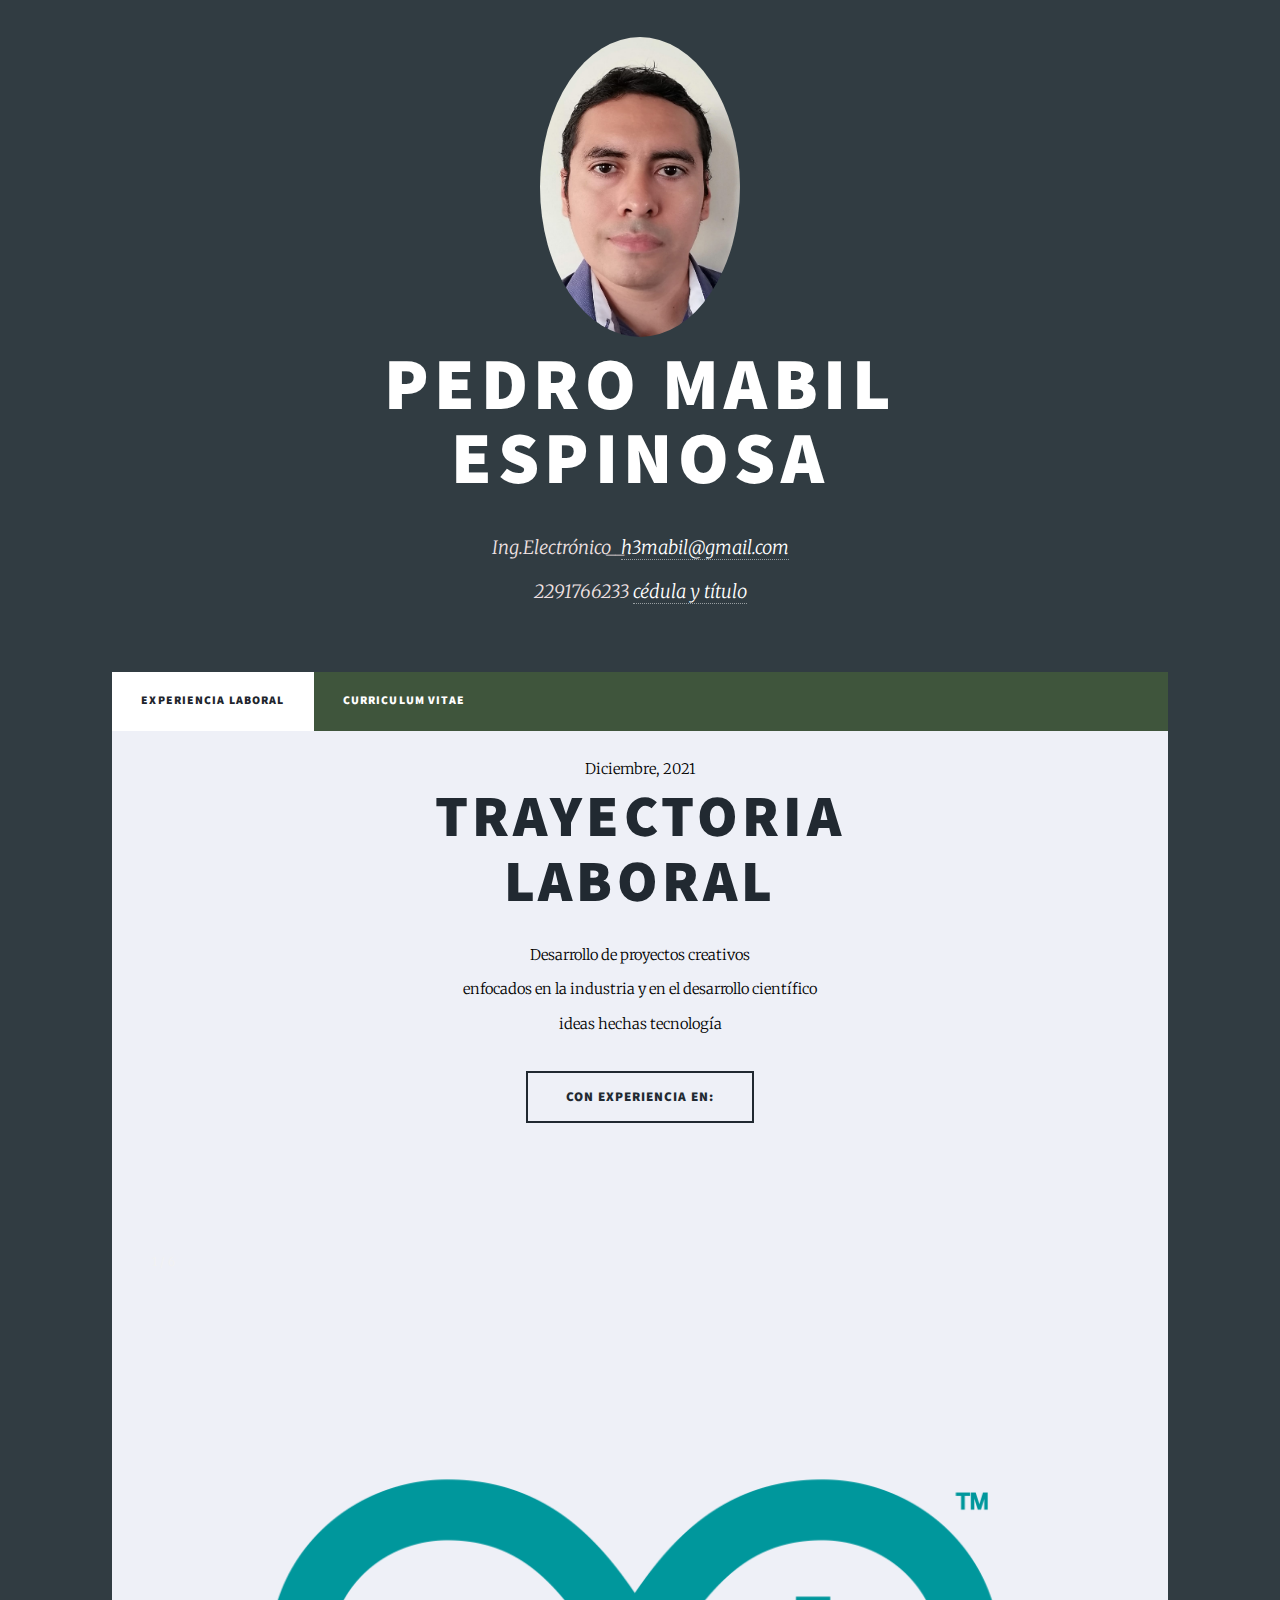
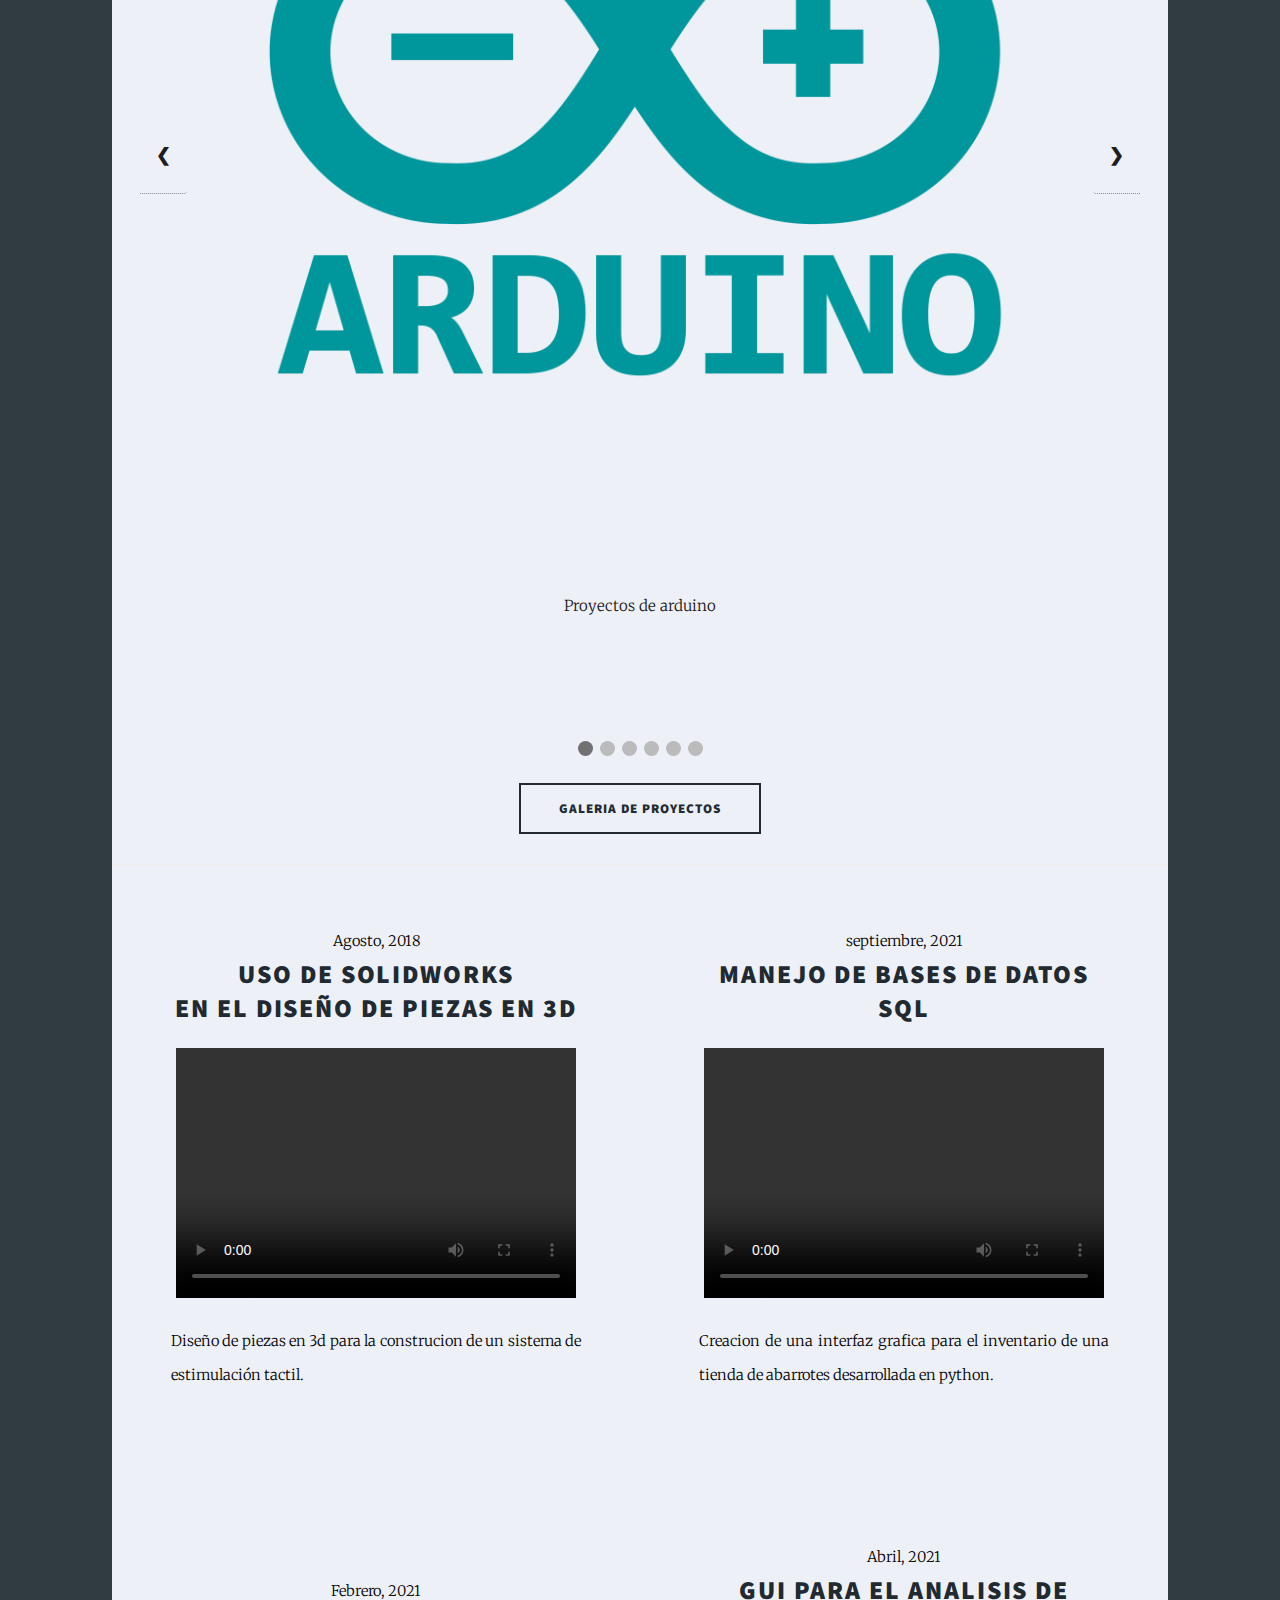
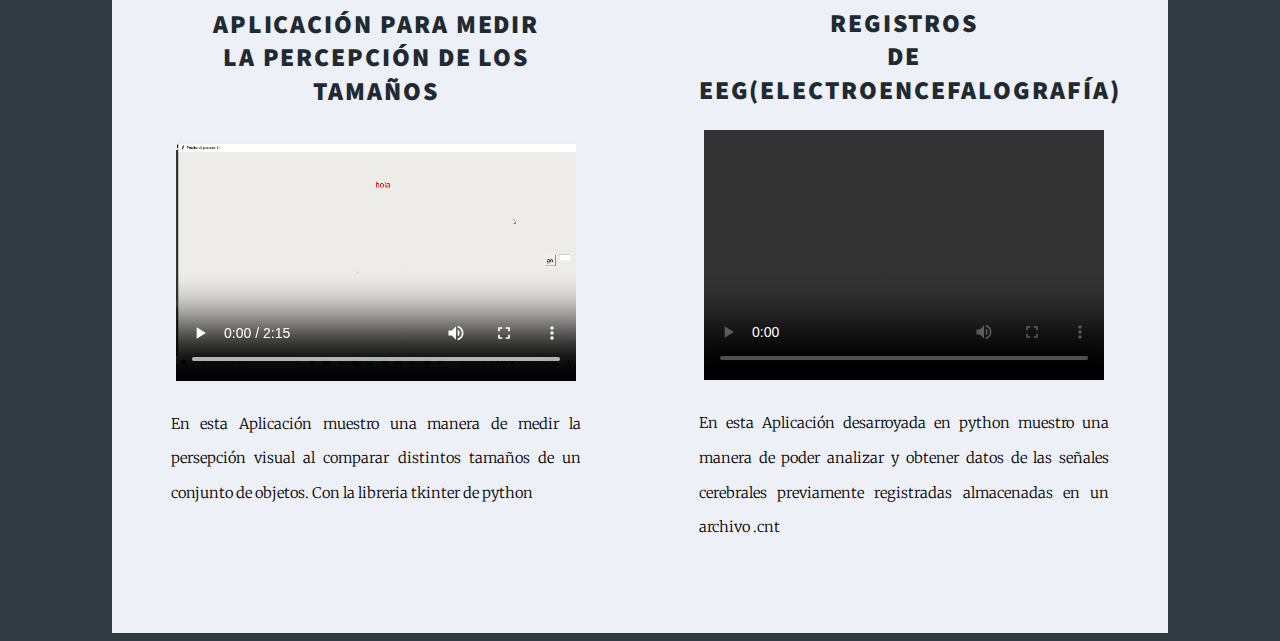
==== index.html @ 8951e2f9 "cambio" ====
<!DOCTYPE HTML>
<html>
	<head>
		<title>MabilWEB</title>
		<meta charset="UTF-8">
		<meta http-equiv="X-UA-Compatible" content="IE=edge">
		<meta name="viewport" content="width=device-width, initial-scale=1.0">
		<link rel="stylesheet" href="https://cdnjs.cloudflare.com/ajax/libs/font-awesome/4.7.0/css/font-awesome.min.css">
		<link rel="stylesheet" href="assets/css/main2.css" />
		
	</head>

	

	<body class="is-preload">

		<!-- Wrapper -->
			<div id="wrapper" class="fade-in">

				<!-- Intro -->
			
					<div id="intro">
						<div class="foto">
							<img class="circulo" src="pedro.jpeg" alt ="logo large" width="200" height="300"> 
						</div>
						<h1>PEDRO MABIL<br/>
						ESPINOSA</h1>
						<p>Ing.Electrónico__<a href="#">h3mabil@gmail.com</a><br/>
						2291766233 <a>cédula y título</a></p>
					
					</div>

					<a href="javascript:void(0);" class="icon" onclick="myFunction()">
						<i class="fa fa-bars"> Menu</i>
					  </a>
					  

				<!-- Nav -->
				
					<nav class="nave" id="nav">
						<ul class="links">
							<li class="active"><a href="index.html">Experiencia laboral</a></li>
							<li><a href="CV.html">Curriculum Vitae</a></li>
						</ul>
						<ul class="icons">
							<li><a href="https://www.instagram.com/h2mabil/" class="icon brands fa-instagram"><span class="label">Instagram</span></a></li>
							<li><a href="#" class="icon brands fa-github"><span class="label">GitHub</span></a></li>
						</ul>
					</nav>

					<div class="topnav" id="myTopnav">
						<a href="index.html" class="active">Experiencia laboral</a>
						<a href="CV.html">Curriculum Vitae</a>
						<a href="#" class="icon brands fa-github"> GitHub</a>
						<a href="https://www.instagram.com/h2mabil/" class="icon brands fa-instagram"> Instagram</a>
					  </div>
				<!-- Main -->
					<div id="main">

						<!-- Featured Post -->
							<article class="post featured">
								<header class="major">
									<span class="date">Diciembre, 2021</span>
									<h2 class="central"><a href="#" class="laboral">Trayectoria<br />
									laboral</a></h2>
									<p>Desarrollo de proyectos creativos<br />
									enfocados en la industria y en el desarrollo científico<br />
									ideas hechas tecnología</p>
								</header>

								<ul class="actions special">
									<a href="#" class="button large">Con Experiencia en:</a>
								</ul>


								<a href="#" class="image main">
									
									<div class="slideshow-container">

										<div class="mySlides fade">
											<div class="numbertext">1 / 6</div>
											<img src="arduino.png" style="width:100%">
											<div class="text">Proyectos de arduino</div>
										  </div>

										<div class="mySlides fade">
										  <div class="numbertext">2 / 6</div>
										  <img src="matlab.jpg" style="width:100%">
										  <div class="text">Proyectos de Matlab</div>
										</div>
										
										<div class="mySlides fade">
										  <div class="numbertext">3 / 6</div>
										  <img src="python.jpg" style="width:100%">
										  <div class="text">Proyectos de Python</div>
										</div>
										
										<div class="mySlides fade">
										  <div class="numbertext">4 / 6</div>
										  <img src="lenguajes.png" style="width:100%">
										  <div class="text">Desarrollo Web</div>
										</div>

										<div class="mySlides fade">
											<div class="numbertext">5 / 6</div>
											<img src="sql.jpg" style="width:100%">
											<div class="text">Gestion de bases de Datos</div>
										</div>

										<div class="mySlides fade">
											<div class="numbertext">6 / 6</div>
											<img src="sol.jpg" style="width:100%">
											<div class="text">Diseño en 3d</div>
										</div>
										
										<a class="prev" onclick="plusSlides(-1)">&#10094;</a>
										<a class="next" onclick="plusSlides(1)">&#10095;</a>
								   
								   </div>
								   <br>
								   
								   <div style="text-align:center;">
									 <span class="dot" onclick="currentSlide(1)"></span> 
									 <span class="dot" onclick="currentSlide(2)"></span> 
									 <span class="dot" onclick="currentSlide(3)"></span>
									 <span class="dot" onclick="currentSlide(4)"></span>
									 <span class="dot" onclick="currentSlide(5)"></span> 
									 <span class="dot" onclick="currentSlide(6)"></span>     
								   </div>
								   

								</a>

								<ul class="actions special">
									<a href="#" class="button large">Galeria de proyectos</a>
								</ul>
							</article>

						<!-- Posts -->
							<section class="posts">
								<article>
									<header>
										<span class="date">Agosto, 2018</span>
										<h2><a href="#" class="titulo">Uso de Solidworks<br />
										en el diseño de piezas en 3d</a></h2>
									</header>
									
									<a href="#" class="image fit">
										<video width="400" height="250"  controls>
											<source src="solid.mp4" type="video/mp4">
											Your browser does not support the video tag.
										</video>
									</a>
									<p>Diseño de piezas en 3d para la construcion de un sistema de estimulación tactil.</p>
								
								</article>
								<article>
									<header>
										<span class="date">septiembre, 2021</span>
										<h2><a href="#" class="titulo">Manejo de bases de datos<br />
										SQL</a></h2>
									</header>
									<a href="#" class="image fit">
										<video width="400" height="250" controls>
											<source src="inventario.mp4" type="video/mp4">
											Your browser does not support the video tag.
										</video>
									</a>
									<p>Creacion de una interfaz grafica para el inventario de una tienda de abarrotes desarrollada en python.</p>
								
								</article>
								<article>
									<header>
										<span class="date">Febrero, 2021</span>
										<h2><a href="#" class="titulo">Aplicación para medir<br />
										la percepción de los tamaños</a></h2>
									</header>
									<a href="#" class="image fit">

										<video width="400" height="250"  controls>
											<source src="circulo.mp4" type="video/mp4">
											Your browser does not support the video tag.
										</video>

									</a>
									<p>En esta Aplicación muestro una manera de medir la persepción visual al comparar distintos tamaños de un conjunto de objetos. Con la libreria tkinter de python</p>
								
								</article>
								<article>
									<header>
										<span class="date">Abril, 2021</span>
										<h2><a href="#" class="titulo">GUI para el analisis de registros<br />
										de EEG(electroencefalografía)</a></h2>
									</header>
									<a href="#" class="image fit">
										<video width="400" height="250" controls>
											<source src="EEGGUI.mp4" type="video/mp4">
											Your browser does not support the video tag.
										</video>
									</a>
									<p>En esta Aplicación desarroyada en python muestro una manera de poder analizar y obtener datos de las señales cerebrales previamente registradas almacenadas en un archivo .cnt</p>
								
								</article>
								
								
							</section>

	

					</div>



			</div>

			
			<script>
				var slideIndex = 1;
				showSlides(slideIndex);
				
				function plusSlides(n) {
				  showSlides(slideIndex += n);
				}
				
				function currentSlide(n) {
				  showSlides(slideIndex = n);
				}
				
				function showSlides(n) {
				  var i;
				  var slides = document.getElementsByClassName("mySlides");
				  var dots = document.getElementsByClassName("dot");
				  if (n > slides.length) {slideIndex = 1}    
				  if (n < 1) {slideIndex = slides.length}
				  for (i = 0; i < slides.length; i++) {
					  slides[i].style.display = "none";  
				  }
				  for (i = 0; i < dots.length; i++) {
					  dots[i].className = dots[i].className.replace(" active", "");
				  }
				  slides[slideIndex-1].style.display = "block";  
				  dots[slideIndex-1].className += " active";
				}


				function myFunction() {
	  var x = document.getElementById("myTopnav");
	  if (x.className === "topnav") {
		x.className += " responsive";
	  } else {
		x.className = "topnav";
	  }
	}
				</script>






	</body>
</html>
---- assets/css/main2.css ----
@import url(fontawesome-all.min.css);
@import url("https://fonts.googleapis.com/css?family=Merriweather:300,700,300italic,700italic|Source+Sans+Pro:900");


body {
	line-height: 1;
	-webkit-text-size-adjust: none;
	background-color: #313c42;
}


/* Basic */

	@-ms-viewport {
		width: device-width;
	}

	@media screen and (max-width: 480px) {

		html, body {
			max-width: 335px;
		}
	

	}

	html {
		box-sizing: border-box;
	}

	*, *:before, *:after {
		box-sizing: inherit;
	}

/* Type */

	html {
		font-size: 16pt;
	}

		@media screen and (max-width: 1680px) {

			html {
				font-size: 12pt;
			}

		}

		@media screen and (max-width: 1280px) {

			html {
				font-size: 11pt;
			}

		}

		@media screen and (max-width: 360px) {

			html {
				font-size: 10pt;
			}

		}

	

	body, input, select, textarea {
		font-family: "Merriweather", Georgia, serif;
		font-weight: 300;
		font-size: 1rem;
		line-height: 2.375;
	}

	a {
		-moz-transition: color 0.2s ease-in-out, background-color 0.2s ease-in-out, border-color 0.2s ease-in-out, box-shadow 0.2s ease-in-out;
		-webkit-transition: color 0.2s ease-in-out, background-color 0.2s ease-in-out, border-color 0.2s ease-in-out, box-shadow 0.2s ease-in-out;
		-ms-transition: color 0.2s ease-in-out, background-color 0.2s ease-in-out, border-color 0.2s ease-in-out, box-shadow 0.2s ease-in-out;
		transition: color 0.2s ease-in-out, background-color 0.2s ease-in-out, border-color 0.2s ease-in-out, box-shadow 0.2s ease-in-out;
		border-bottom: dotted 1px;
		text-decoration: none;
	}

		a:hover {
			border-bottom-color: transparent;
		}

	p {
		text-align: justify;
		margin: 0 0 2rem 0;
	}

	h1, h2, h3, h4, h5, h6 {
		font-family: "Source Sans Pro", Helvetica, sans-serif;
		font-weight: 900;
		line-height: 1.5;
		letter-spacing: 0.075em;
		text-transform: uppercase;
		margin: 0 0 1rem 0;
	}

		h1 a, h2 a, h3 a, h4 a, h5 a, h6 a {
			border-bottom: 0;
			color: inherit;
			text-decoration: none;
		}

	h1 {
		font-size: 4rem;
		line-height: 1.1;
		margin: 0 0 2rem 0;
	}

	h2 {
		font-size: 1.75rem;
		line-height: 1.3;
		margin: 0 0 1.5rem 0;
	}

	h3 {
		font-size: 1.25rem;
		margin: 0 0 1.5rem 0;
	}

	a {
		color: #4990d8;
		border-bottom-color: rgba(33, 41, 49, 0.5);
	}

		a:hover {
			border-bottom-color: transparent;
			color: #18bfef !important;
		}



	h1, h2, h3, h4, h5, h6 {
		color: #212931;
	}


/* Row */

/* Button --para los botones full story*/
input[type="submit"],
	input[type="reset"],
	input[type="button"],
	button,
	.button {
		-moz-appearance: none;
		-webkit-appearance: none;
		-ms-appearance: none;
		appearance: none;
		-moz-transition: background-color 0.2s ease-in-out, box-shadow 0.2s ease-in-out, color 0.2s ease-in-out;
		-webkit-transition: background-color 0.2s ease-in-out, box-shadow 0.2s ease-in-out, color 0.2s ease-in-out;
		-ms-transition: background-color 0.2s ease-in-out, box-shadow 0.2s ease-in-out, color 0.2s ease-in-out;
		transition: background-color 0.2s ease-in-out, box-shadow 0.2s ease-in-out, color 0.2s ease-in-out;
		border: 0;
		border-radius: 0;
		cursor: pointer;
		display: inline-block;
		font-family: "Source Sans Pro", Helvetica, sans-serif;
		font-size: 0.8rem;
		font-weight: 900;
		letter-spacing: 0.075em;
		height: 3rem;
		line-height: 3rem;
		padding: 0 2rem;
		text-align: center;
		text-decoration: none;
		text-transform: uppercase;
		white-space: nowrap;
	}

		input[type="submit"].icon:before,
		input[type="reset"].icon:before,
		input[type="button"].icon:before,
		button.icon:before,
		.button.icon:before {
			margin-right: 0.5rem;
		}

		input[type="submit"].icon.solo,
		input[type="reset"].icon.solo,
		input[type="button"].icon.solo,
		button.icon.solo,
		.button.icon.solo {
			position: relative;
			width: 4rem;
			height: 4rem;
			line-height: 4rem;
			border-radius: 4rem;
			text-indent: 4rem;
			overflow: hidden;
			padding: 0;
			white-space: nowrap;
		}

			input[type="submit"].icon.solo:before,
			input[type="reset"].icon.solo:before,
			input[type="button"].icon.solo:before,
			button.icon.solo:before,
			.button.icon.solo:before {
				position: absolute;
				display: block;
				top: 0;
				left: 0;
				width: inherit;
				height: inherit;
				line-height: inherit;
				font-size: 1.25rem;
				margin-right: 0;
				text-align: center;
				text-indent: 0;
			}

		input[type="submit"].fit,
		input[type="reset"].fit,
		input[type="button"].fit,
		button.fit,
		.button.fit {
			width: 100%;
		}

		input[type="submit"].small,
		input[type="reset"].small,
		input[type="button"].small,
		button.small,
		.button.small {
			font-size: 0.7rem;
			height: 2.5rem;
			line-height: 2.5rem;
			padding: 0 1.5rem;
		}

		input[type="submit"].large,
		input[type="reset"].large,
		input[type="button"].large,
		button.large,
		.button.large {
			font-size: 0.9rem;
			height: 3.5rem;
			line-height: 3.5rem;
			padding: 0 2.75rem;
		}

		@media screen and (max-width: 980px) {

			input[type="submit"],
			input[type="reset"],
			input[type="button"],
			button,
			.button {
				font-size: 0.9rem;
				height: 3.25rem;
				line-height: 3.25rem;
			}

				input[type="submit"].large,
				input[type="reset"].large,
				input[type="button"].large,
				button.large,
				.button.large {
					font-size: 1rem;
					height: 3.75rem;
					line-height: 3.75rem;
				}

		}

		input[type="submit"].disabled, input[type="submit"]:disabled,
		input[type="reset"].disabled,
		input[type="reset"]:disabled,
		input[type="button"].disabled,
		input[type="button"]:disabled,
		button.disabled,
		button:disabled,
		.button.disabled,
		.button:disabled {
			pointer-events: none;
			opacity: 0.25;
		}

	input[type="submit"],
	input[type="reset"],
	input[type="button"],
	button,
	.button {
		background-color: transparent;
		box-shadow: inset 0 0 0 2px #212931;
		color: #212931 !important;
	}

		input[type="submit"]:hover,
		input[type="reset"]:hover,
		input[type="button"]:hover,
		button:hover,
		.button:hover {
			box-shadow: inset 0 0 0 2px #18bfef;
			color: #18bfef !important;
		}

		input[type="submit"].primary,
		input[type="reset"].primary,
		input[type="button"].primary,
		button.primary,
		.button.primary {
			background-color: #212931;
			box-shadow: none;
			color: #ffffff !important;
		}

			input[type="submit"].primary:hover,
			input[type="reset"].primary:hover,
			input[type="button"].primary:hover,
			button.primary:hover,
			.button.primary:hover {
				background-color: #18bfef;
			}

/* Form */

/* Icon */

	.icon {
		text-decoration: none;
		border-bottom: none;
		position: relative;
	}

		.icon:before {
			-moz-osx-font-smoothing: grayscale;
			-webkit-font-smoothing: antialiased;
			display: inline-block;
			font-style: normal;
			font-variant: normal;
			text-rendering: auto;
			line-height: 1;
			text-transform: none !important;
			font-family: 'Font Awesome 5 Free';
			font-weight: 400;
		}

		.icon > .label {
			display:block;
		}

		.icon:before {
			line-height: inherit;
		}

		.icon.solid:before {
			font-weight: 900;
		}

		.icon.brands:before {
			font-family: 'Font Awesome 5 Brands';
		}

/* Image --para conservar el formato de las fotos*/

	.image {
		border: 0;
		display: inline-block;
		position: relative;
	}

		.image img {
			display: block;
		}

		.image.left, .image.right {
			max-width: 40%;
		}

			.image.left img, .image.right img {
				width: 100%;
			}

		.image.left {
			float: left;
			margin: 0 2rem 2rem 0;
			top: 0.75rem;
		}

		.image.right {
			float: right;
			margin: 0 0 2rem 2rem;
			top: 0.75rem;
		}




			.image.fit:first-child {
				margin-top: 0;
			}

			.image.fit img {
				width: 100%;
			}

		.image.main {
			display: block;
			margin: 4rem 0;
			width: 100%;
		}

			.image.main:first-child {
				margin-top: 0;
			}

			.image.main img {
				width: 100%;
			}

		@media screen and (max-width: 736px) {

			.image.fit {
				padding-top: 0%;
				margin-top: 0%;
				padding-left: 0%;
				
				justify-items: center;
	            width: 100%;
			}
			video{
				height: 160px;
				padding-top: 0%;
				width: 100%;
			}

			.image.main {
				margin: 2rem 0;
			}

		}

	a.image {
		overflow: hidden;
	}
	


		a.image img {
			-moz-transition: -moz-transform 0.2s ease-out;
			-webkit-transition: -webkit-transform 0.2s ease-out;
			-ms-transition: -ms-transform 0.2s ease-out;
			transition: transform 0.2s ease-out;
		}

		a.image:hover img {
			-moz-transform: scale(1.05);
			-webkit-transform: scale(1.05);
			-ms-transform: scale(1.05);
			transform: scale(1.05);
		}

/* Actions */

ul.actions {
	display: flex;
	padding-left: 0;
}


ul.actions.special {
	justify-content: center;
	width: 100%;
	margin-left: 0;
}


/* Icons */

	ul.icons {
		cursor: default;
		list-style: none;
		padding-left: 0;
	}

		ul.icons li {
			display: inline-block;
			padding: 0 0.5rem 0 0;
			vertical-align: middle;
		}

			ul.icons li:last-child {
				padding-right: 0;
			}

			ul.icons li .icon:before {
				width: 2.25rem;
				height: 2.25rem;
				line-height: 2.25rem;
				display: inline-block;
				text-align: center;
				border-radius: 100%;
				font-size: 1.25rem;
			}

		ul.icons.alt li .icon:before {
			-moz-transition: color 0.2s ease-in-out, background-color 0.2s ease-in-out, border-color 0.2s ease-in-out, box-shadow 0.2s ease-in-out;
			-webkit-transition: color 0.2s ease-in-out, background-color 0.2s ease-in-out, border-color 0.2s ease-in-out, box-shadow 0.2s ease-in-out;
			-ms-transition: color 0.2s ease-in-out, background-color 0.2s ease-in-out, border-color 0.2s ease-in-out, box-shadow 0.2s ease-in-out;
			transition: color 0.2s ease-in-out, background-color 0.2s ease-in-out, border-color 0.2s ease-in-out, box-shadow 0.2s ease-in-out;
			font-size: 1rem;
		}

/* List */
/* Section/Article */
/* Table */
/* Pagination */
/* Wrapper */

/* Intro */
.circulo{
    border-radius: 50%; /* border-width: 2px; border-color: brown; border-style: solid;*/
}

	#intro {
		color: #f0e2e2;
		padding: 2rem 4rem 6rem 4rem ;
		-moz-align-items: center;
		-webkit-align-items: center;
		-ms-align-items: center;
		align-items: center;
		display: -moz-flex;
		display: -webkit-flex;
		display: -ms-flex;
		display: flex;
		-moz-flex-direction: column;
		-webkit-flex-direction: column;
		-ms-flex-direction: column;
		flex-direction: column;
		-moz-justify-content: -moz-flex-end;
		-webkit-justify-content: -webkit-flex-end;
		-ms-justify-content: -ms-flex-end;
		justify-content: flex-end;
		-moz-transition: opacity 1s ease, -moz-transform 1s ease;
		-webkit-transition: opacity 1s ease, -webkit-transform 1s ease;
		-ms-transition: opacity 1s ease, -ms-transform 1s ease;
		transition: opacity 1s ease, transform 1s ease;
		position: relative;
		cursor: default;
		text-align: center;
		z-index: 1;
		min-height: 10vh;
	}

		#intro input, #intro select, #intro textarea {
			color: #ffffff;
		}

		#intro a {
			color: #ffffff;
			border-bottom-color: rgba(255, 255, 255, 0.5);
		}

			#intro a:hover {
				border-bottom-color: transparent;
				color: #18bfef !important;
			}

		#intro strong, #intro b {
			color: #ffffff;
		}

		#intro h1, #intro h2, #intro h3, #intro h4, #intro h5, #intro h6 {
			color: #ffffff;
		}

	

		#intro input[type="submit"],
		#intro input[type="reset"],
		#intro input[type="button"],
		#intro button,
		#intro .button {
			background-color: transparent;
			box-shadow: inset 0 0 0 2px #ffffff;
			color: #ffffff !important;
		}

			#intro input[type="submit"]:hover,
			#intro input[type="reset"]:hover,
			#intro input[type="button"]:hover,
			#intro button:hover,
			#intro .button:hover {
				box-shadow: inset 0 0 0 2px #18bfef;
				color: #18bfef !important;
			}

			#intro input[type="submit"].primary,
			#intro input[type="reset"].primary,
			#intro input[type="button"].primary,
			#intro button.primary,
			#intro .button.primary {
				background-color: #ffffff;
				box-shadow: none;
				color: #1e252d !important;
			}

				#intro input[type="submit"].primary:hover,
				#intro input[type="reset"].primary:hover,
				#intro input[type="button"].primary:hover,
				#intro button.primary:hover,
				#intro .button.primary:hover {
					background-color: #18bfef;
				}

		#intro h1 {
			font-size: 5rem;
			line-height: 1;
			margin-top: 0px;
		}

		#intro p {
			font-size: 1.25rem;
			font-style: italic;
			margin-top: 0rem;
			text-align: center;
		}

		#intro + #header {
			margin-top: 0rem;
		}
		@media screen and (max-width: 980px) {

			#intro {
				padding: 4rem 4rem 2rem 4rem ;
				min-height: 90vh;
			}

				#intro p br {
					display: none;
				}

				#intro + #header {
					margin-top: 0rem;
				}

		}

		@media screen and (max-width: 736px) {

			#intro {
				padding: 3rem 2rem 1rem 2rem ;
				min-height: 80vh;
			}

				#intro h1 {
					font-size: 3.25rem;
					line-height: 1.1;
					margin-bottom: 1rem;
				}

				#intro p {
					font-size: 1rem;
					margin-top: 0rem;
				}

				#intro .actions {
					display: none;
				}

		}

/* Header */
header.major > p {
	margin-top: 0;
	text-align: center;
	align-items:baseline;
}



/* Nav --el navegador principal*/

	#nav {
		color: #eef0f7;
		display: flex;
		background: rgba(132, 206, 35, 0.175);
		height: 4rem;
		line-height: 4rem;
		margin: -4rem auto 0 auto;
		overflow: hidden;
		padding: 0px;
		position: relative;
		width: calc(100% - 10rem);
		max-width: 72rem;
		z-index: 2;
	}

		#nav ul.divided li {
			border-top-color: #ffffff;
		}

		#nav ul.icons li a.icon:hover:before {
			color: #18bfef;
		}

		#nav ul.icons.alt li .icon:before {
			box-shadow: inset 0 0 0 2px #ffffff;
		}

		#nav ul.icons.alt li a.icon:hover:before {
			box-shadow: inset 0 0 0 2px #18bfef;
		}

		#nav input, #nav select, #nav textarea {
			color: #ffffff;
		}

		#nav a {
			color: #ffffff;
			border-bottom-color: rgba(255, 255, 255, 0.5);
		}

			#nav a:hover {
				border-bottom-color: transparent;
				color: #18bfef !important;
			}

		#nav strong, #nav b {
			color: #ffffff;
		}

		#nav h1, #nav h2, #nav h3{
			color: #ffffff;
		}

		#nav blockquote {
			border-left-color: #ffffff;
		}

		#nav code {
			background: rgba(255, 255, 255, 0.075);
			border-color: #ffffff;
		}

		#nav hr {
			border-bottom-color: #ffffff;
		}

		#nav ul.links {
			display: -moz-flex;
			display: -webkit-flex;
			display: -ms-flex;
			display: flex;
			-moz-flex-grow: 1;
			-webkit-flex-grow: 1;
			-ms-flex-grow: 1;
			flex-grow: 1;
			-moz-flex-shrink: 1;
			-webkit-flex-shrink: 1;
			-ms-flex-shrink: 1;
			flex-shrink: 1;
			font-family: "Source Sans Pro", Helvetica, sans-serif;
			font-weight: 900;
			letter-spacing: 0.075em;
			list-style: none;
			margin-bottom: 0;
			margin-top: 0;
			padding-left: 0;
			text-transform: uppercase;
		}

			#nav ul.links li {
				display: block;
				padding-left: 0;
			}

				#nav ul.links li a {
					-moz-transition: background-color 0.2s ease-in-out, color 0.2s ease-in-out;
					-webkit-transition: background-color 0.2s ease-in-out, color 0.2s ease-in-out;
					-ms-transition: background-color 0.2s ease-in-out, color 0.2s ease-in-out;
					transition: background-color 0.2s ease-in-out, color 0.2s ease-in-out;
					display: block;
					font-size: 0.8rem;
					outline: none;
					padding: 0 2rem;
				}

					#nav ul.links li a:hover {
						color: inherit !important;
						background-color: rgba(255, 255, 255, 0.1);
					}

				#nav ul.links li.active {
					background-color: #ffffff;
				}

					#nav ul.links li.active a {
						color: #1e252d;
					}

						#nav ul.links li.active a:hover {
							color: #18bfef !important;
						}

		#nav ul.icons {
			-moz-flex-grow: 0;
			-webkit-flex-grow: 0;
			-ms-flex-grow: 0;
			flex-grow: 0;
			-moz-flex-shrink: 0;
			-webkit-flex-shrink: 0;
			-ms-flex-shrink: 0;
			flex-shrink: 0;
			margin-bottom: 0;
		}

	

/* Main */

	#main {
		background-color: #eef0f7;
		position: relative;
		margin: 0 auto;
		width: calc(100% - 3rem);
		max-width: 72rem;
		z-index: 2;
	}

		#main > * {
			padding: 4rem 8rem 2rem 9rem ;
			border-top: solid 2px #eeeeee;
			margin-top: 0;
		}

			#main > *:first-child {
				border-top: 0;
			}

		#main > .post {
			padding: 1rem 1rem 1rem 1rem ;
		}
			#main > .post header.major > h1, #main > .post header.major h2 {
				font-size: 4rem;
				line-height: 1.1;
				margin-top: 0%;
				margin-left: 0%;
			}

			#main > .post.featured {
				text-align:center;
				padding-top: 2%;
			}


		#main > .posts {
			display: -moz-flex;
			display: -webkit-flex;
			display: -ms-flex;
			display: flex;
			-moz-flex-wrap: wrap;
			-webkit-flex-wrap: wrap;
			-ms-flex-wrap: wrap;
			flex-wrap: wrap;
			-moz-align-items: -moz-stretch;
			-webkit-align-items: -webkit-stretch;
			-ms-align-items: -ms-stretch;
			align-items:center;
			text-align: center;
			width: 100%;
			padding: 0;
		}

			#main > .posts > * {
				-moz-flex-shrink: 1;
				-webkit-flex-shrink: 1;
				-ms-flex-shrink: 1;
				flex-shrink: 1;
				-moz-flex-grow: 0;
				-webkit-flex-grow: 0;
				-ms-flex-grow: 0;
				flex-grow: 0;
				width: 50%;
				padding: 4rem;
			}

		
/* Footer */
/* Nav Panel */


		* {box-sizing: border-box}
		.mySlides {display: none}
		
		
		/* Slideshow container */
		.slideshow-container {
		  max-width: 1000px;
		  position: relative;
		  margin: auto;
		}

		
		/* Next & previous buttons */
		.prev, .next {
		  cursor: pointer;
		  position: absolute;
		  top: 50%;
		  width: auto;
		  padding: 16px;
		  margin-top: -22px;
		  color: rgb(31, 28, 28);
		  font-weight: bold;
		  font-size: 18px;
		  transition: 0.6s ease;
		  border-radius: 0 3px 3px 0;
		  user-select: none;
		}

		.prev{
			left: 0%;
		}
		
		/* Position the "next button" to the right */
		.next {
		  right: 0;
		  border-radius: 3px 0 0 3px;
		}
		
		/* On hover, add a black background color with a little bit see-through */
		.prev:hover, .next:hover {
		  background-color: rgba(0,0,0,0.8);
		}
		/* Caption text */
		.text {
		  color: #1a1616;
		  font-size: 15px;
		  padding: 8px 12px;
		  position: absolute;
		  bottom: 8px;
		  width: 100%;
		  text-align: center;
		}
		
		/* Number text (1/3 etc) */
		.numbertext {
		  color: #f2f2f2;
		  font-size: 12px;
		  padding: 8px 12px;
		  position: absolute;
		  top: 0;
		}
		
		/* The dots/bullets/indicators */
		.dot {
		  cursor: pointer;
		  height: 15px;
		  width: 15px;
		  margin: 0 2px;
		  background-color: #bbb;
		  border-radius: 50%;
		  display: inline-block;
		  transition: background-color 0.6s ease;
		}
		
		.active, .dot:hover {
		  background-color: #717171;
		}
		
		/* Fading animation */
		.fade {
		  -webkit-animation-name: fade;
		  -webkit-animation-duration: 1.5s;
		  animation-name: fade;
		  animation-duration: 1.5s;
		}
		
		@-webkit-keyframes fade {
		  from {opacity: .4} 
		  to {opacity: 1}
		}
		
		@keyframes fade {
		  from {opacity: .4} 
		  to {opacity: 1}
		}
		
		/* On smaller screens, decrease text size */
		@media only screen and (max-width: 300px) {
		  .prev, .next,.text {font-size: 11px}
		}


		@media only screen and (max-width: 600px) {
  .laboral {
	margin-top: 0;
	margin-left: 0%;
	font-size: 25px;
	align-items: center;
	text-align: center;
  }

  #main > .posts > * {
	-moz-flex-shrink: 1;
	-webkit-flex-shrink: 1;
	-ms-flex-shrink: 1;
	flex-shrink: 1;
	-moz-flex-grow: 0;
	-webkit-flex-grow: 0;
	-ms-flex-grow: 0;
	flex-grow: 0;
	width: 100%;
	padding: 1rem;
	margin-top: 0%;
}
  

}

@media only screen and (max-width: 600px) {
  .titulo {
	font-size: 20px;
  }
}


.topnav {
  overflow:hidden;
  background: rgb(228, 104, 104);
  display: none;
}

.topnav a {
  float: left; /* apesar de que esta en block, con el float pareciera que se desplaya en linea*/
  display: block;
  color: #f2f2f2;
  text-align: center;
  padding: 14px 16px;
  text-decoration: none;
  font-size: 17px;
}

.topnav a:hover {
  background-color: #ddd;
  color: black;
}

.topnav a.active {
  background-color: #0a55ac;
  color: white;
}

.topnav .icon {
	display:none;
  }

  .fade-in .icon {
	display:none;
  }

@media screen and (max-width: 600px) {


  #nav{
	  display: none;
  }

  .fade-in .icon {
	display:block;
	position: relative;
	font-size: 20px;
	left: 20px;
	top: 0px;
  }

}

@media screen and (max-width: 600px) {
	.topnav.responsive {
		overflow:hidden;
		background: rgb(38, 163, 111);
		display: block;
	  }

	.topnav a:not(:first-child) {display: none;}
	
  }
  
  @media screen and (max-width: 600px) {
	.topnav.responsive {position: relative;}

	.topnav.responsive a {
	  float: none;
	  display: block;
	  text-align: left;
	}
  }
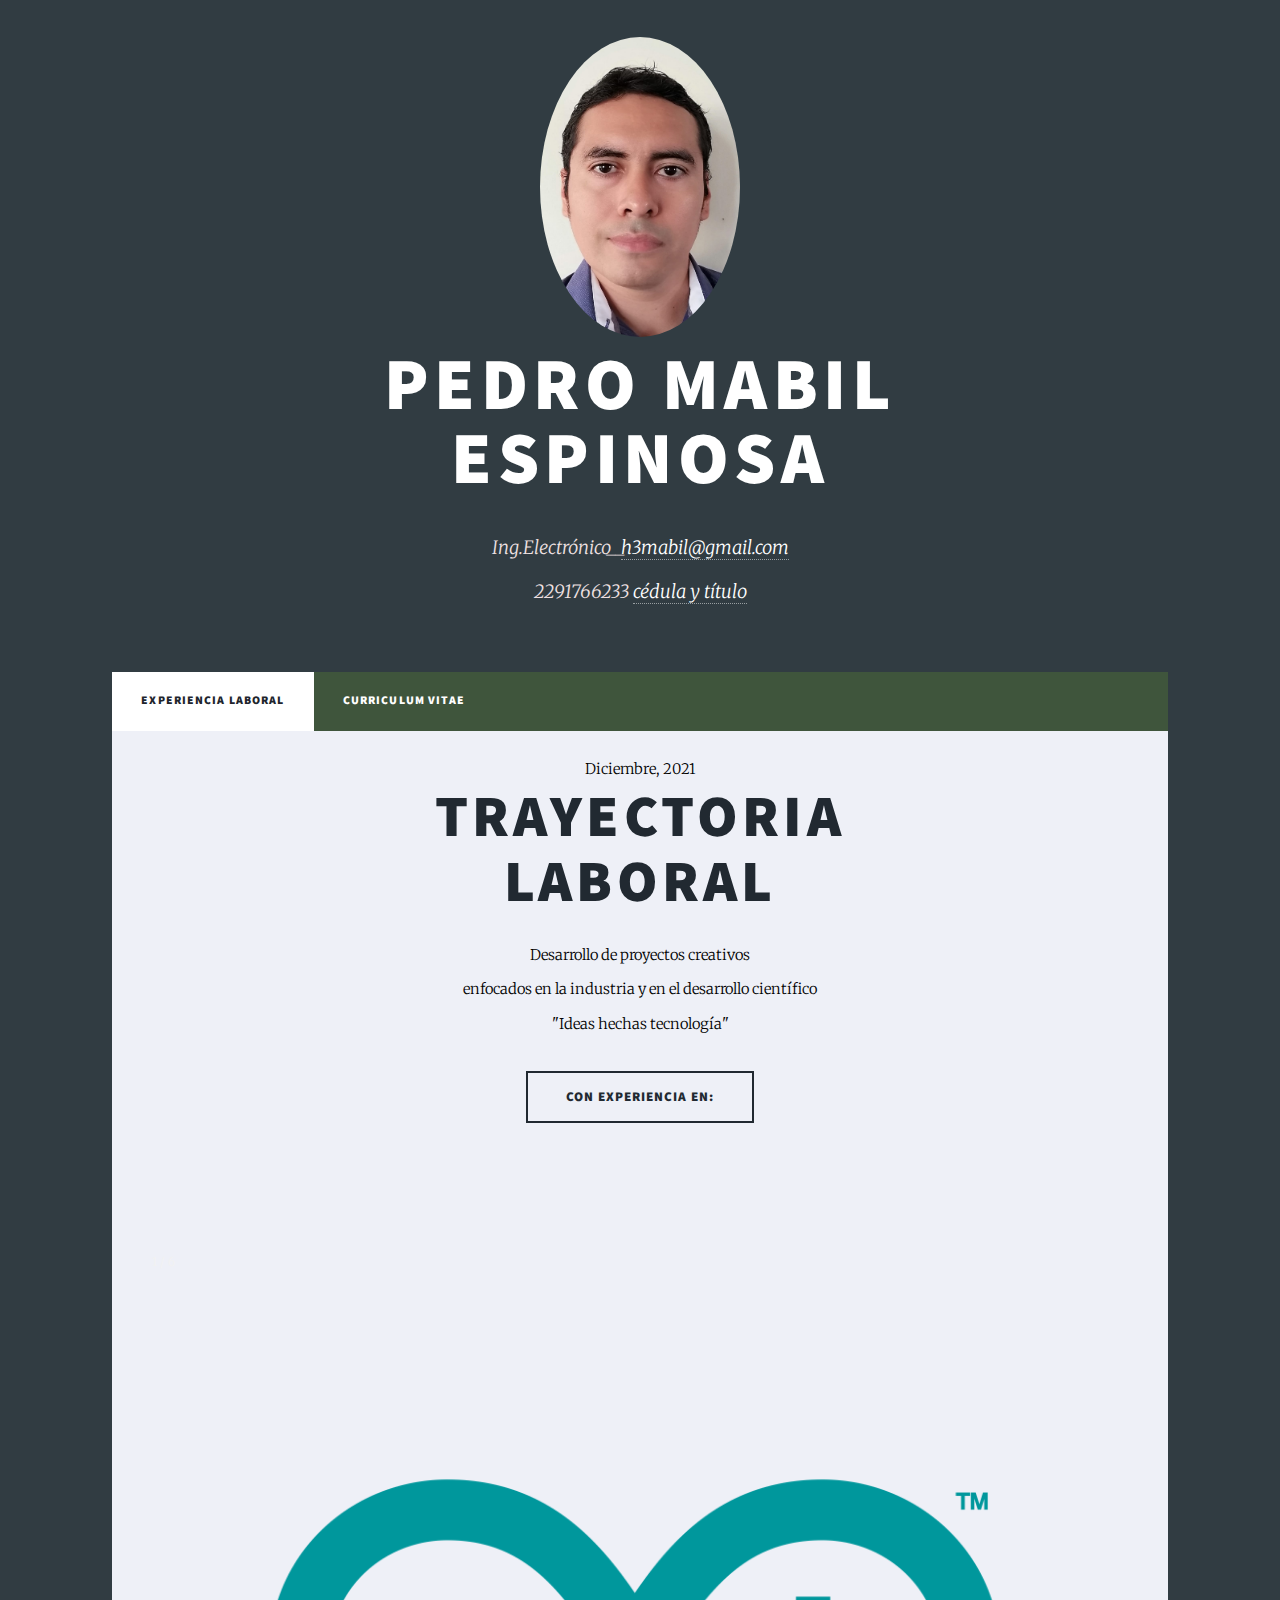
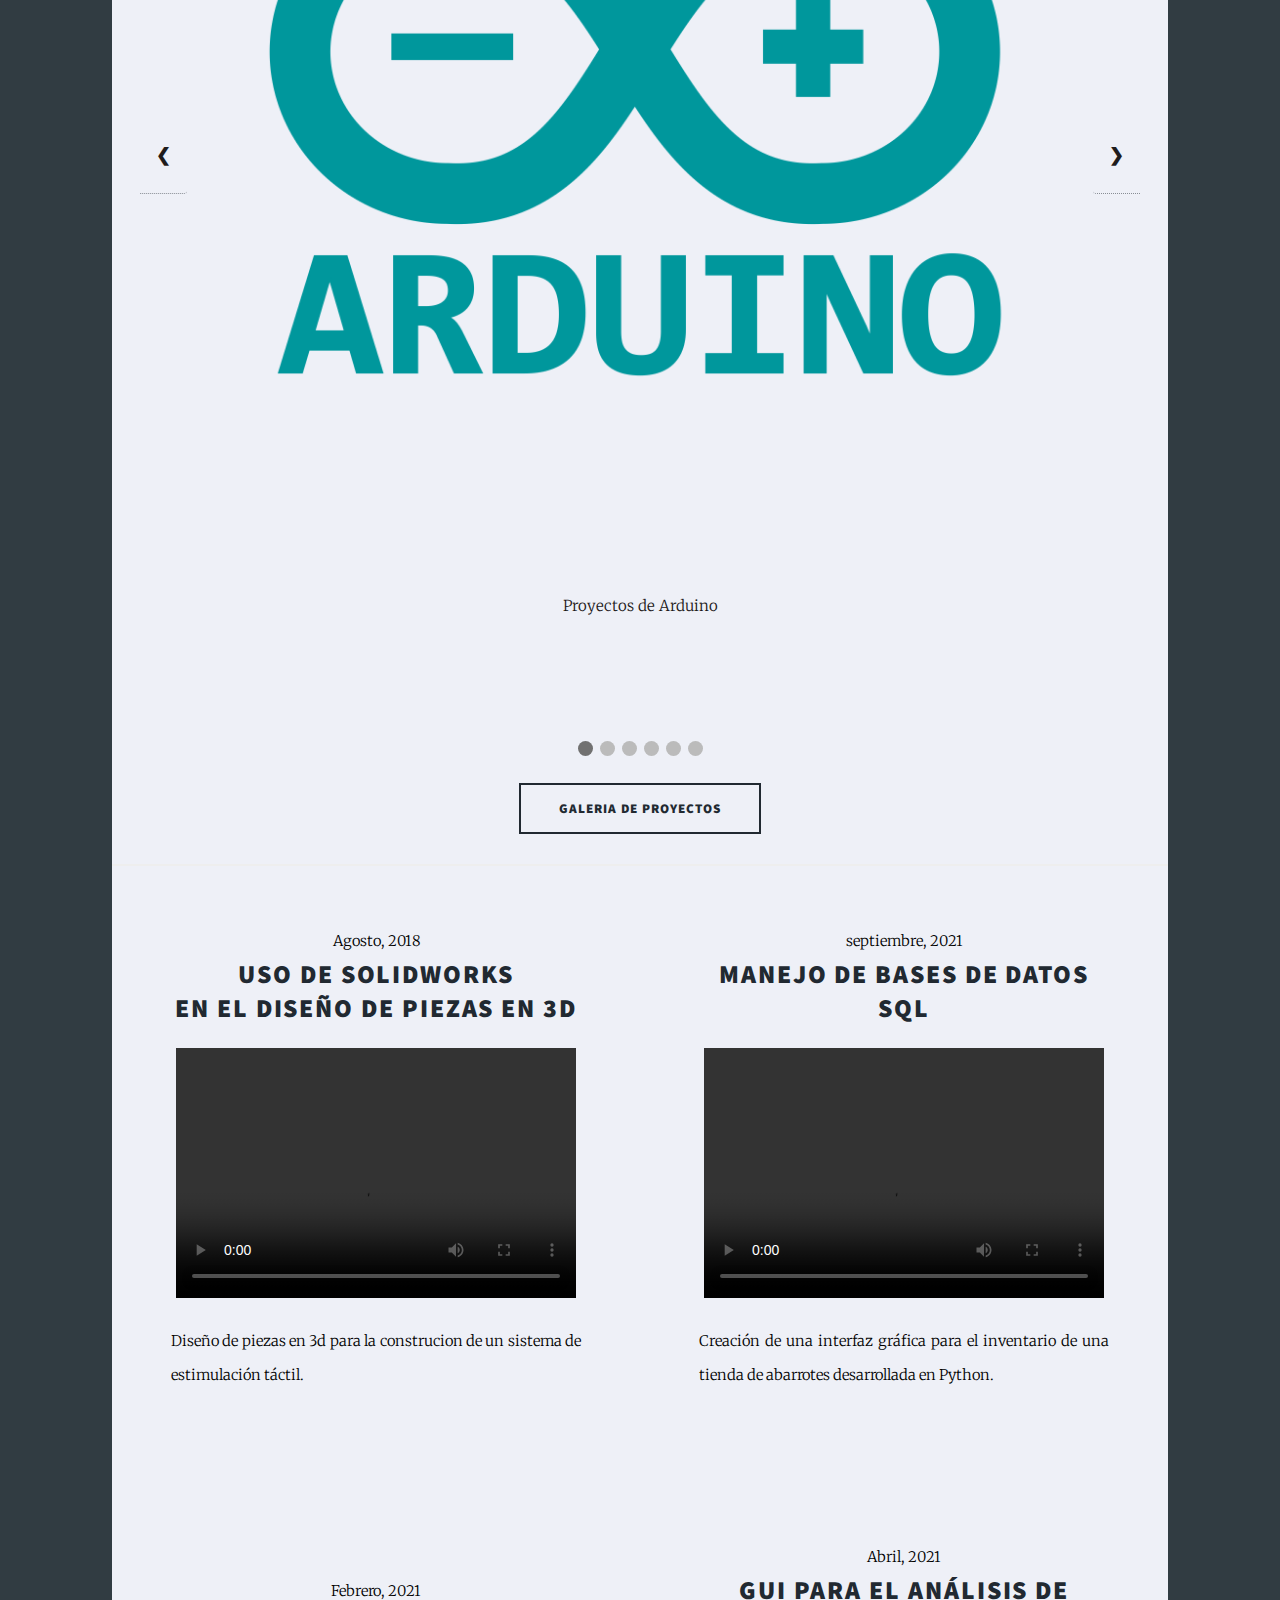
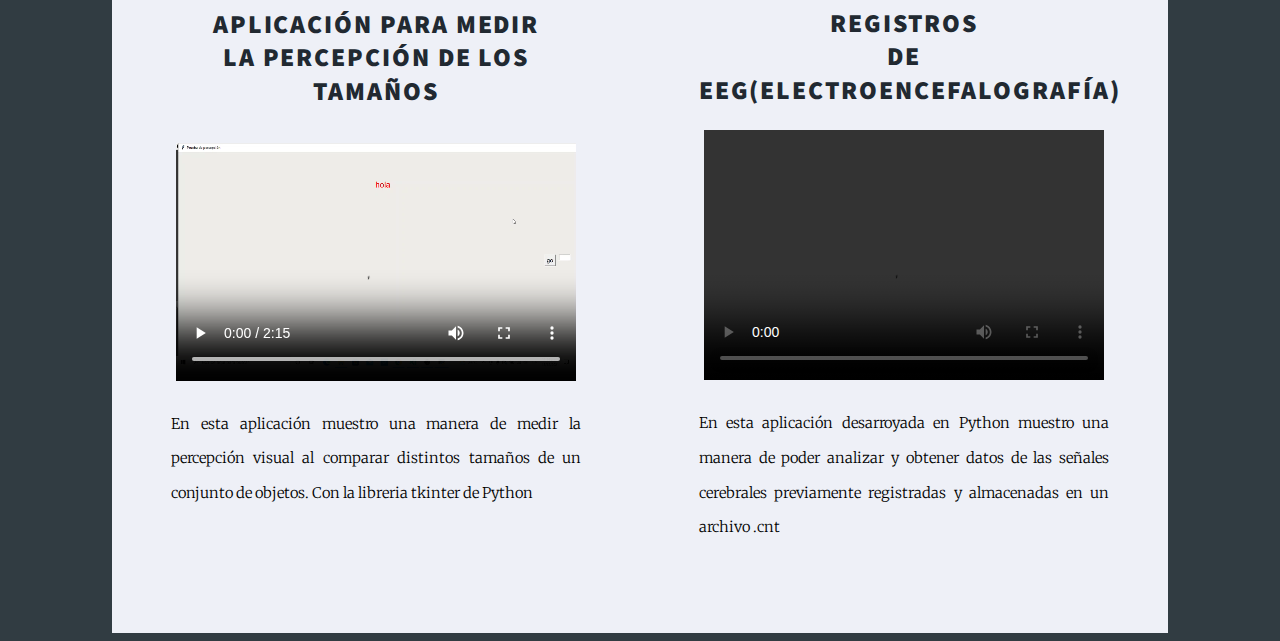
==== commit e90d0d82: "cambio" ====
--- a/index.html
+++ b/index.html
@@ -65,7 +65,7 @@
 									laboral</a></h2>
 									<p>Desarrollo de proyectos creativos<br />
 									enfocados en la industria y en el desarrollo científico<br />
-									ideas hechas tecnología</p>
+									"Ideas hechas tecnología"</p>
 								</header>
 
 								<ul class="actions special">
@@ -80,7 +80,7 @@
 										<div class="mySlides fade">
 											<div class="numbertext">1 / 6</div>
 											<img src="arduino.png" style="width:100%">
-											<div class="text">Proyectos de arduino</div>
+											<div class="text">Proyectos de Arduino</div>
 										  </div>
 
 										<div class="mySlides fade">
@@ -151,7 +151,7 @@
 											Your browser does not support the video tag.
 										</video>
 									</a>
-									<p>Diseño de piezas en 3d para la construcion de un sistema de estimulación tactil.</p>
+									<p>Diseño de piezas en 3d para la construcion de un sistema de estimulación táctil.</p>
 								
 								</article>
 								<article>
@@ -166,7 +166,7 @@
 											Your browser does not support the video tag.
 										</video>
 									</a>
-									<p>Creacion de una interfaz grafica para el inventario de una tienda de abarrotes desarrollada en python.</p>
+									<p>Creación de una interfaz gráfica para el inventario de una tienda de abarrotes desarrollada en Python.</p>
 								
 								</article>
 								<article>
@@ -183,13 +183,13 @@
 										</video>
 
 									</a>
-									<p>En esta Aplicación muestro una manera de medir la persepción visual al comparar distintos tamaños de un conjunto de objetos. Con la libreria tkinter de python</p>
+									<p>En esta aplicación muestro una manera de medir la percepción visual al comparar distintos tamaños de un conjunto de objetos. Con la libreria tkinter de Python</p>
 								
 								</article>
 								<article>
 									<header>
 										<span class="date">Abril, 2021</span>
-										<h2><a href="#" class="titulo">GUI para el analisis de registros<br />
+										<h2><a href="#" class="titulo">GUI para el análisis de registros<br />
 										de EEG(electroencefalografía)</a></h2>
 									</header>
 									<a href="#" class="image fit">
@@ -198,7 +198,7 @@
 											Your browser does not support the video tag.
 										</video>
 									</a>
-									<p>En esta Aplicación desarroyada en python muestro una manera de poder analizar y obtener datos de las señales cerebrales previamente registradas almacenadas en un archivo .cnt</p>
+									<p>En esta aplicación desarroyada en Python muestro una manera de poder analizar y obtener datos de las señales cerebrales previamente registradas y almacenadas en un archivo .cnt</p>
 								
 								</article>
 								
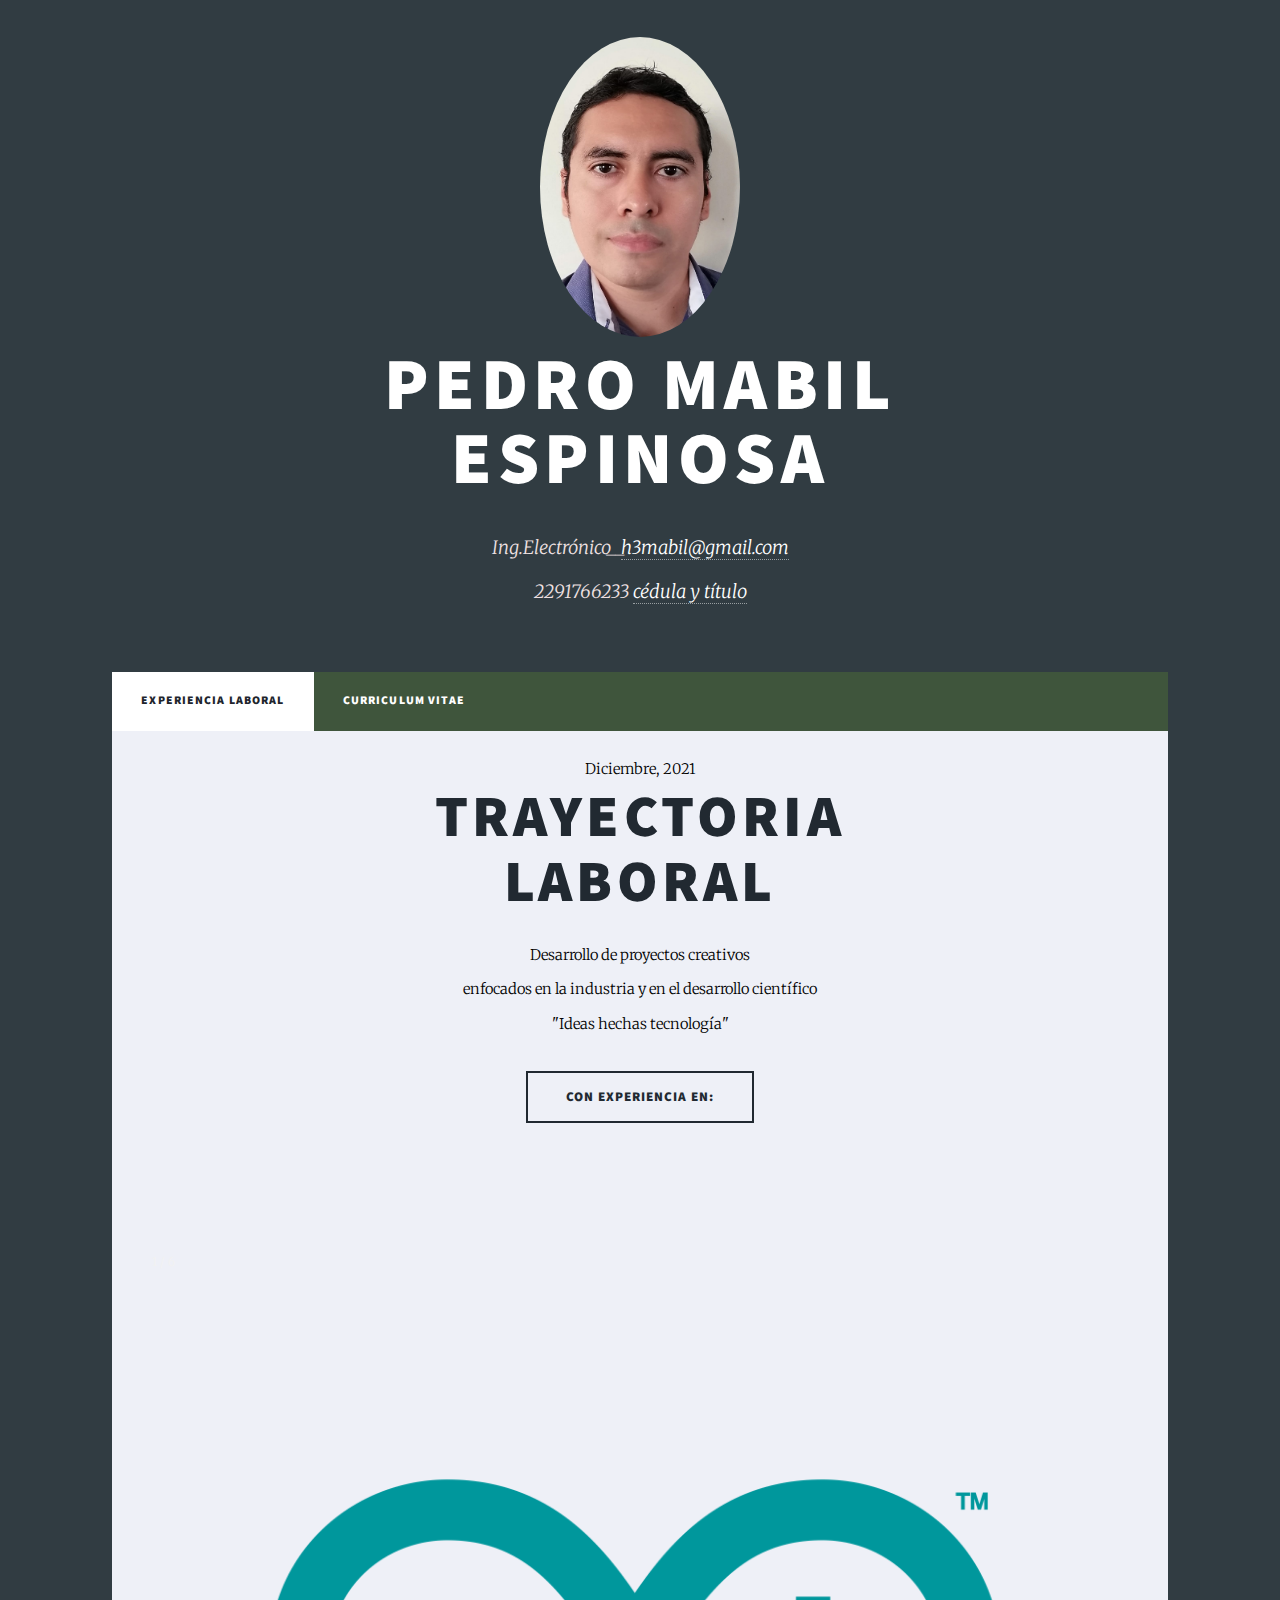
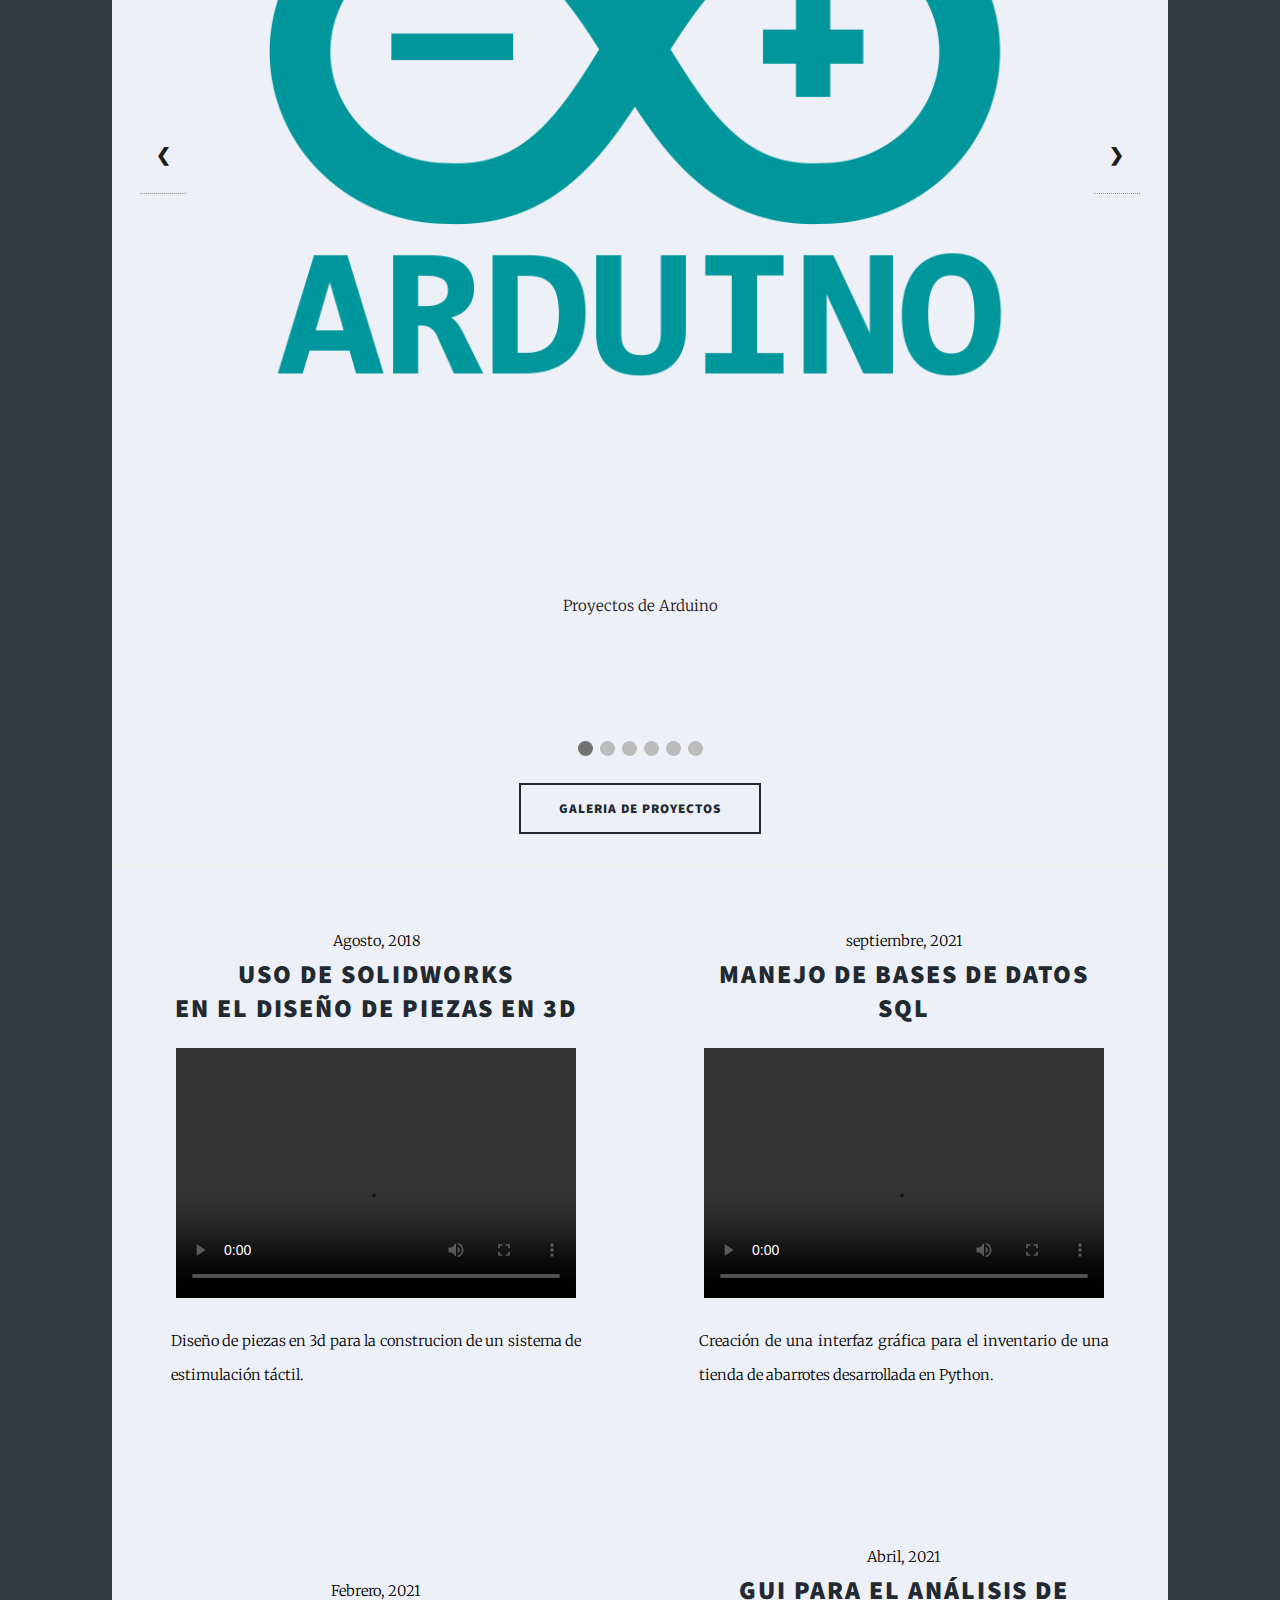
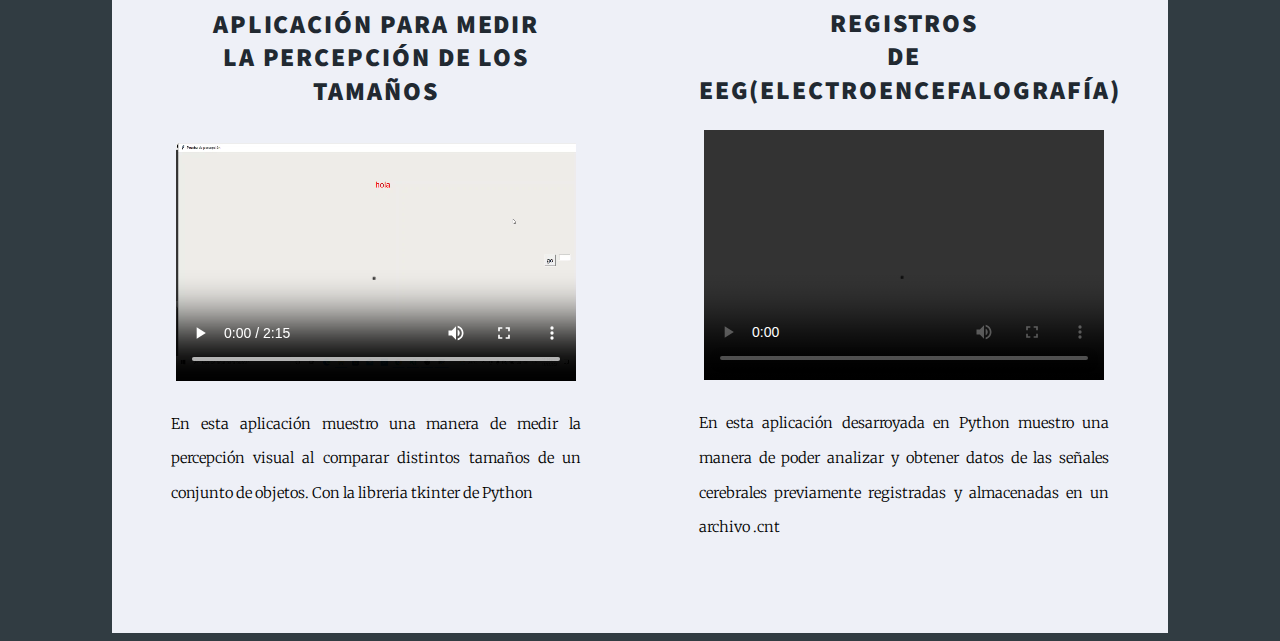
==== commit 08bf83d5: "cambio" ====
--- a/index.html
+++ b/index.html
@@ -1,10 +1,11 @@
 <!DOCTYPE HTML>
-<html>
+<html lang="es">
 	<head>
 		<title>MabilWEB</title>
 		<meta charset="UTF-8">
 		<meta http-equiv="X-UA-Compatible" content="IE=edge">
 		<meta name="viewport" content="width=device-width, initial-scale=1.0">
+		<meta name="description" content="mabilweb" />
 		<link rel="stylesheet" href="https://cdnjs.cloudflare.com/ajax/libs/font-awesome/4.7.0/css/font-awesome.min.css">
 		<link rel="stylesheet" href="assets/css/main2.css" />
 		
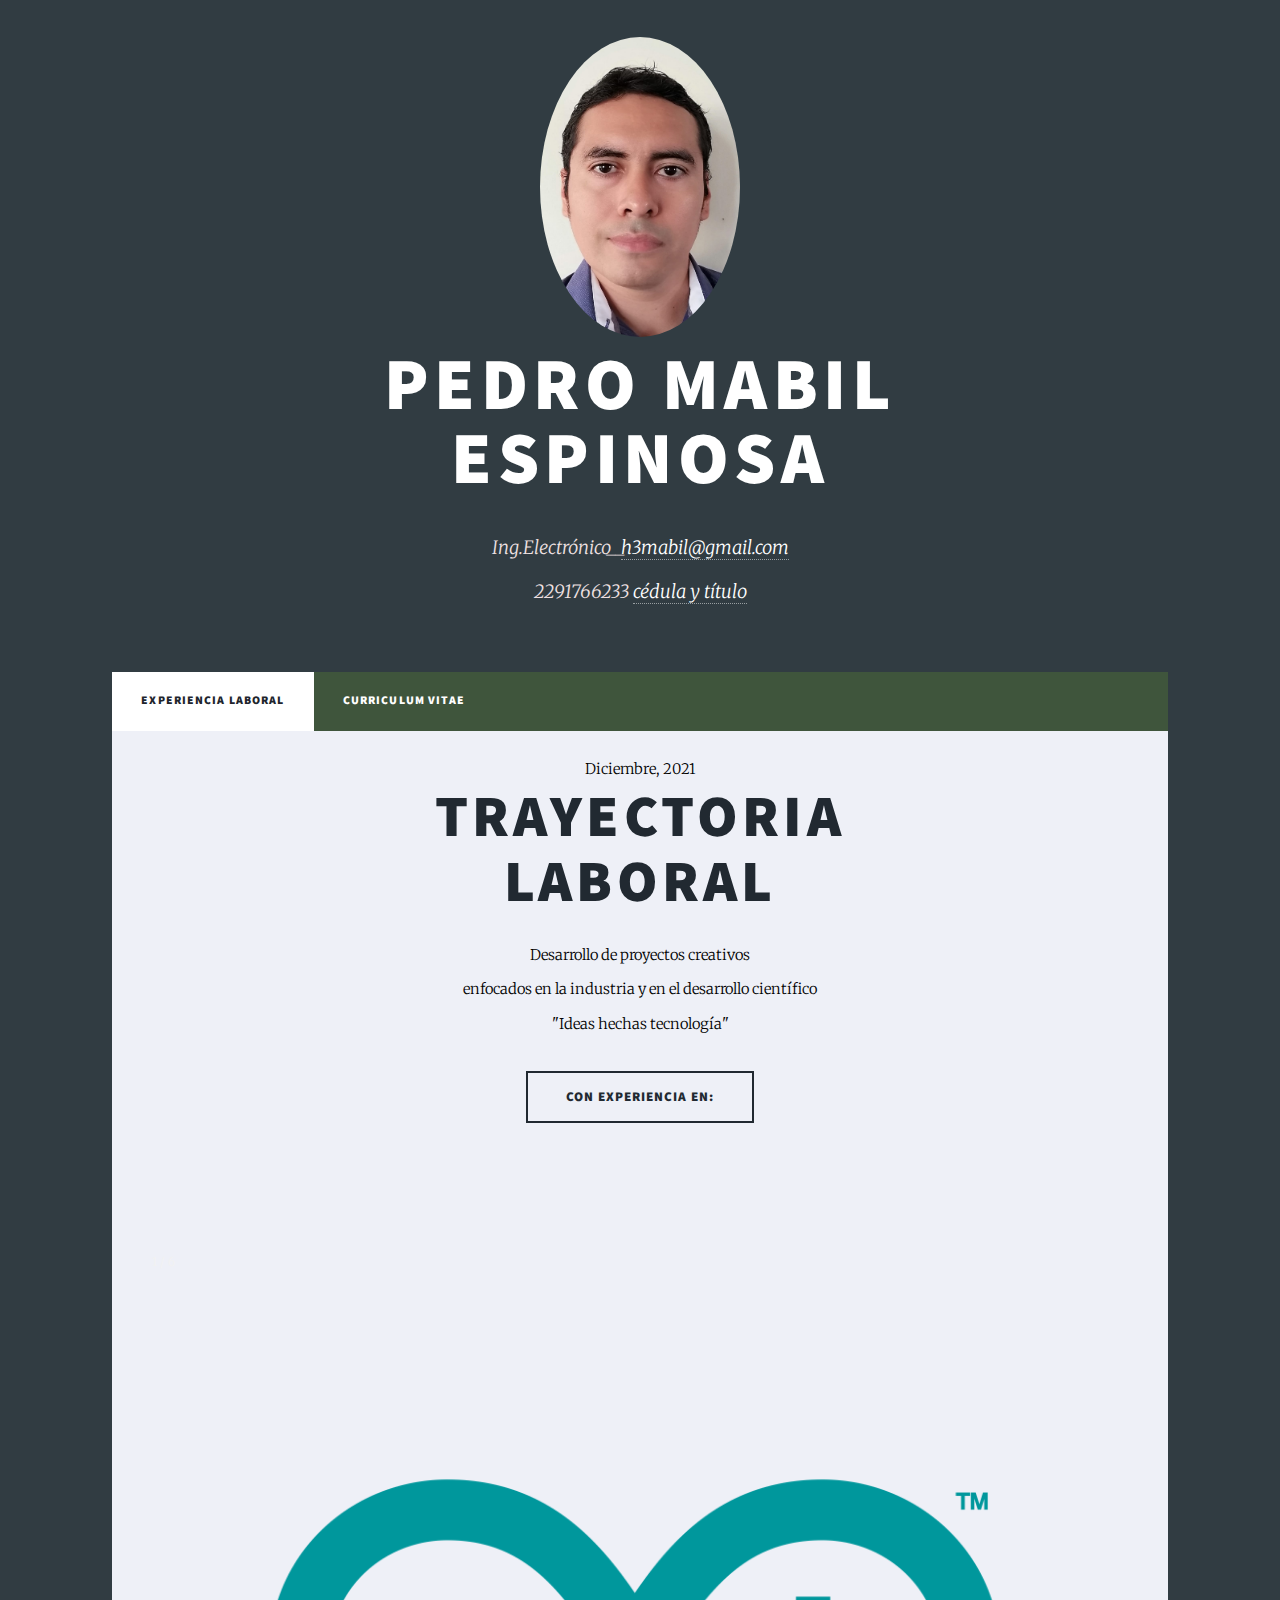
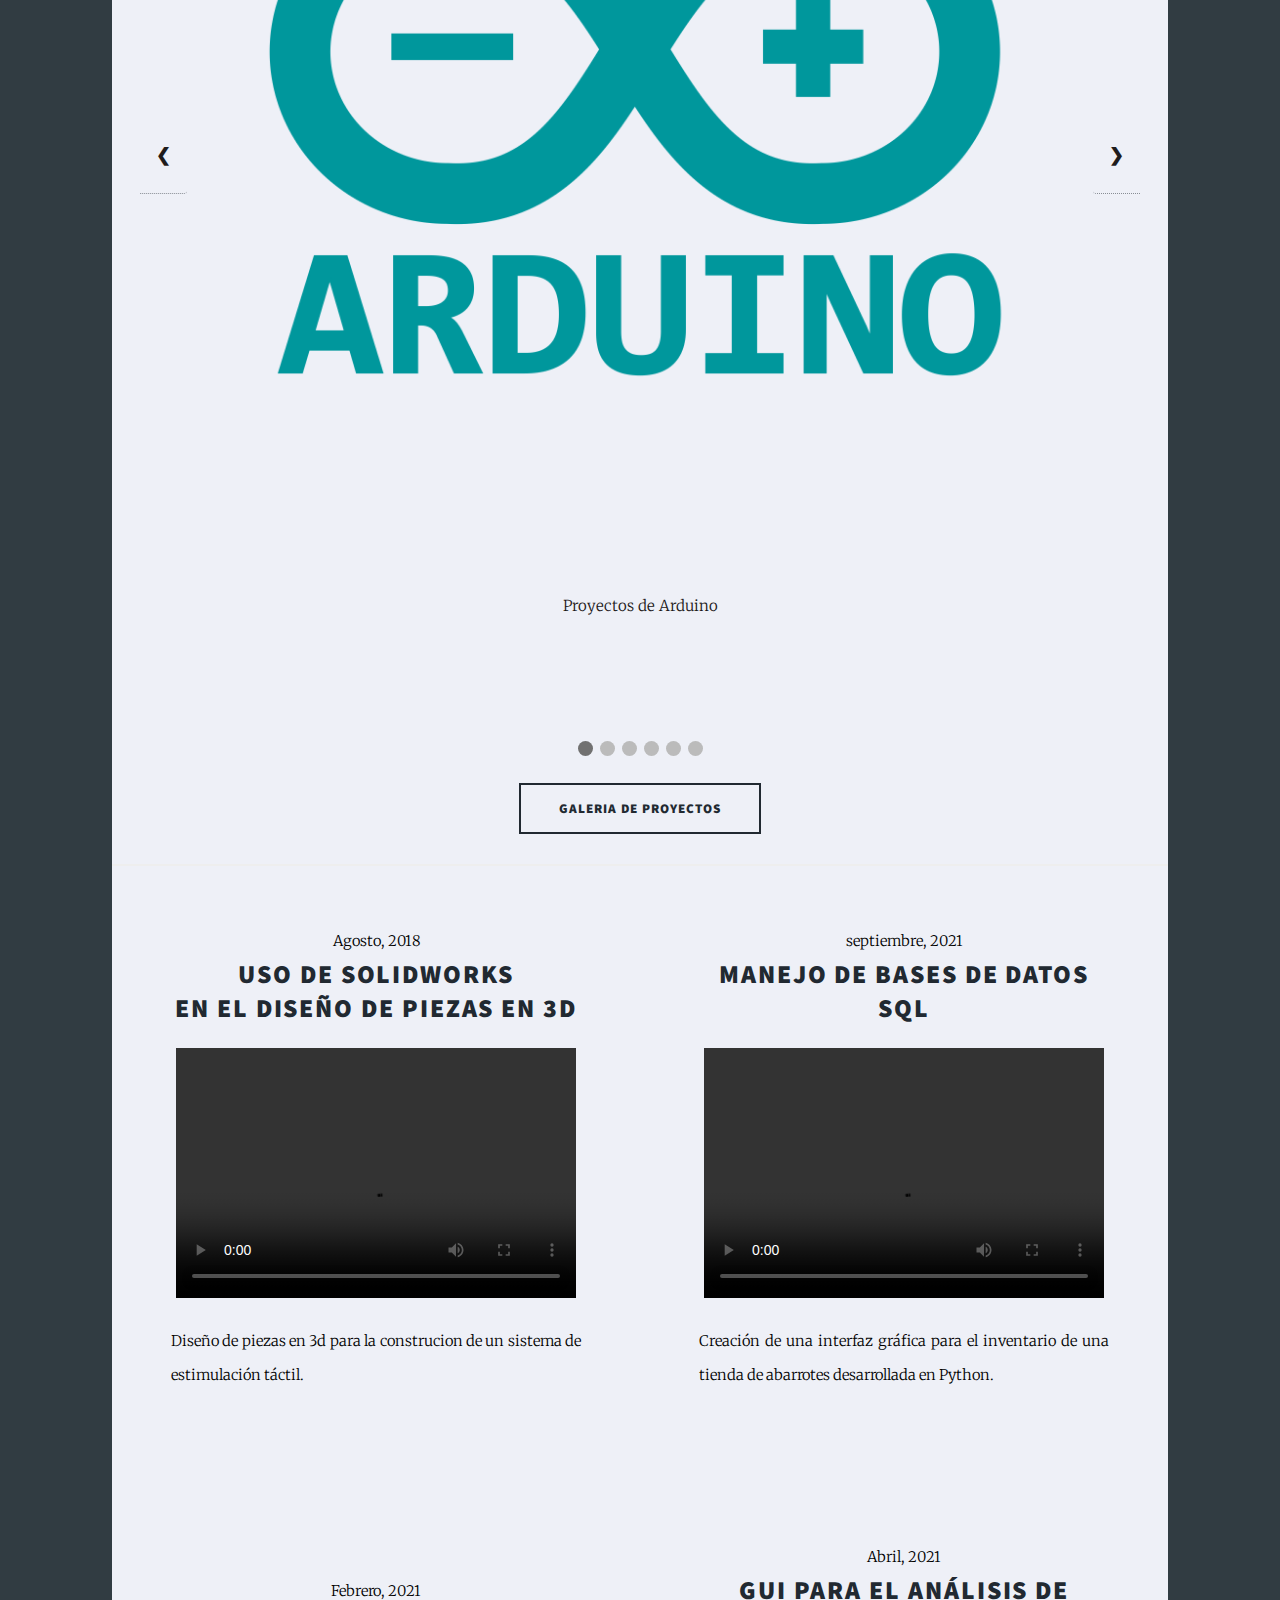
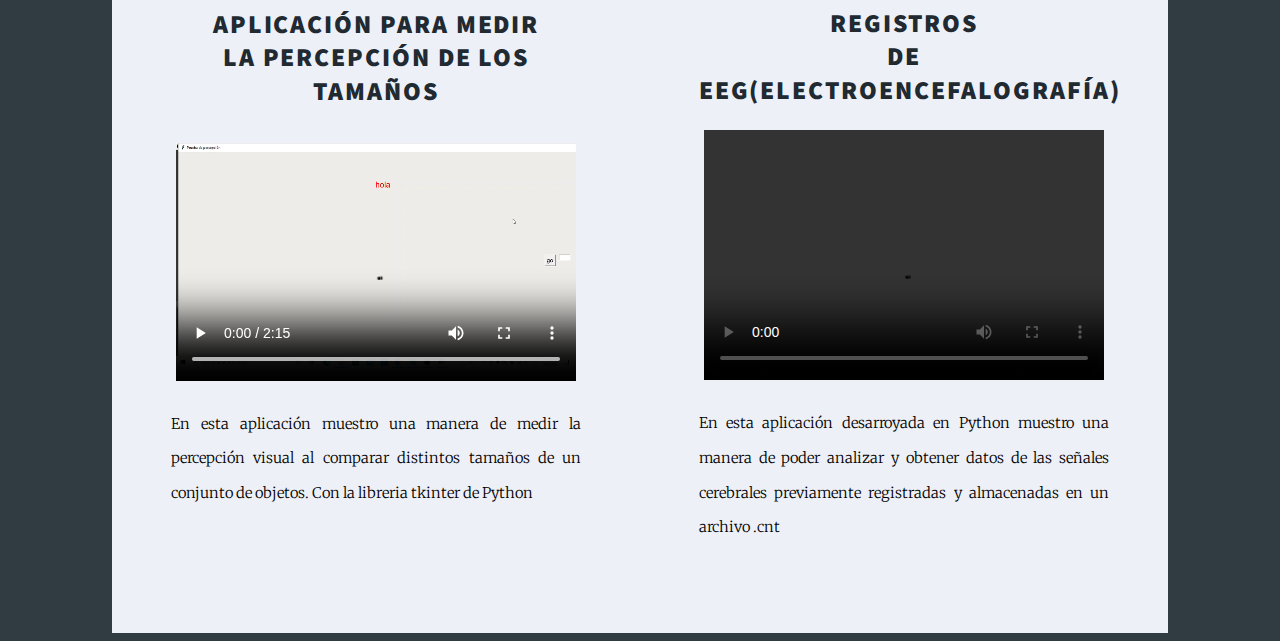
==== commit c2592882: "cambio" ====
--- a/index.html
+++ b/index.html
@@ -5,7 +5,8 @@
 		<meta charset="UTF-8">
 		<meta http-equiv="X-UA-Compatible" content="IE=edge">
 		<meta name="viewport" content="width=device-width, initial-scale=1.0">
-		<meta name="description" content="mabilweb" />
+		<meta name="description" content="mabilionweb" >
+		<meta name="keywords" content="mabilionweb" >
 		<link rel="stylesheet" href="https://cdnjs.cloudflare.com/ajax/libs/font-awesome/4.7.0/css/font-awesome.min.css">
 		<link rel="stylesheet" href="assets/css/main2.css" />
 		
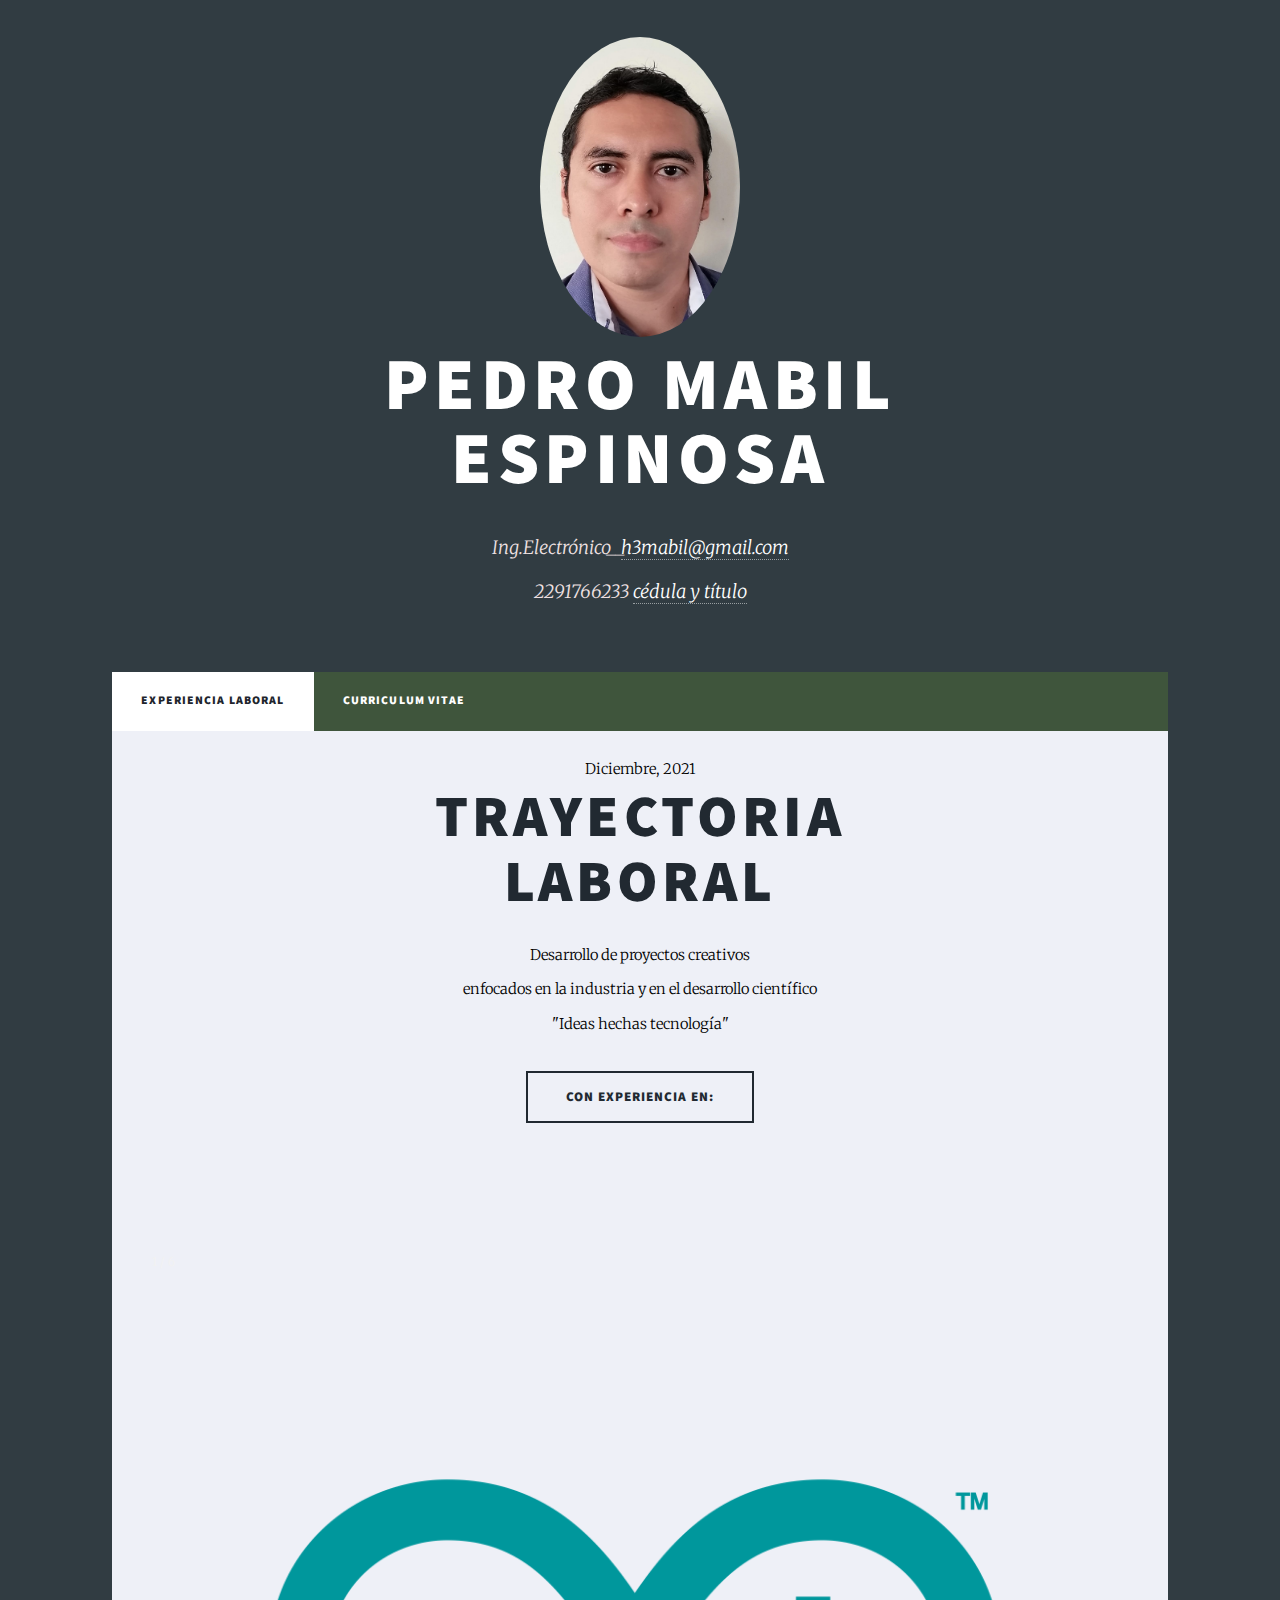
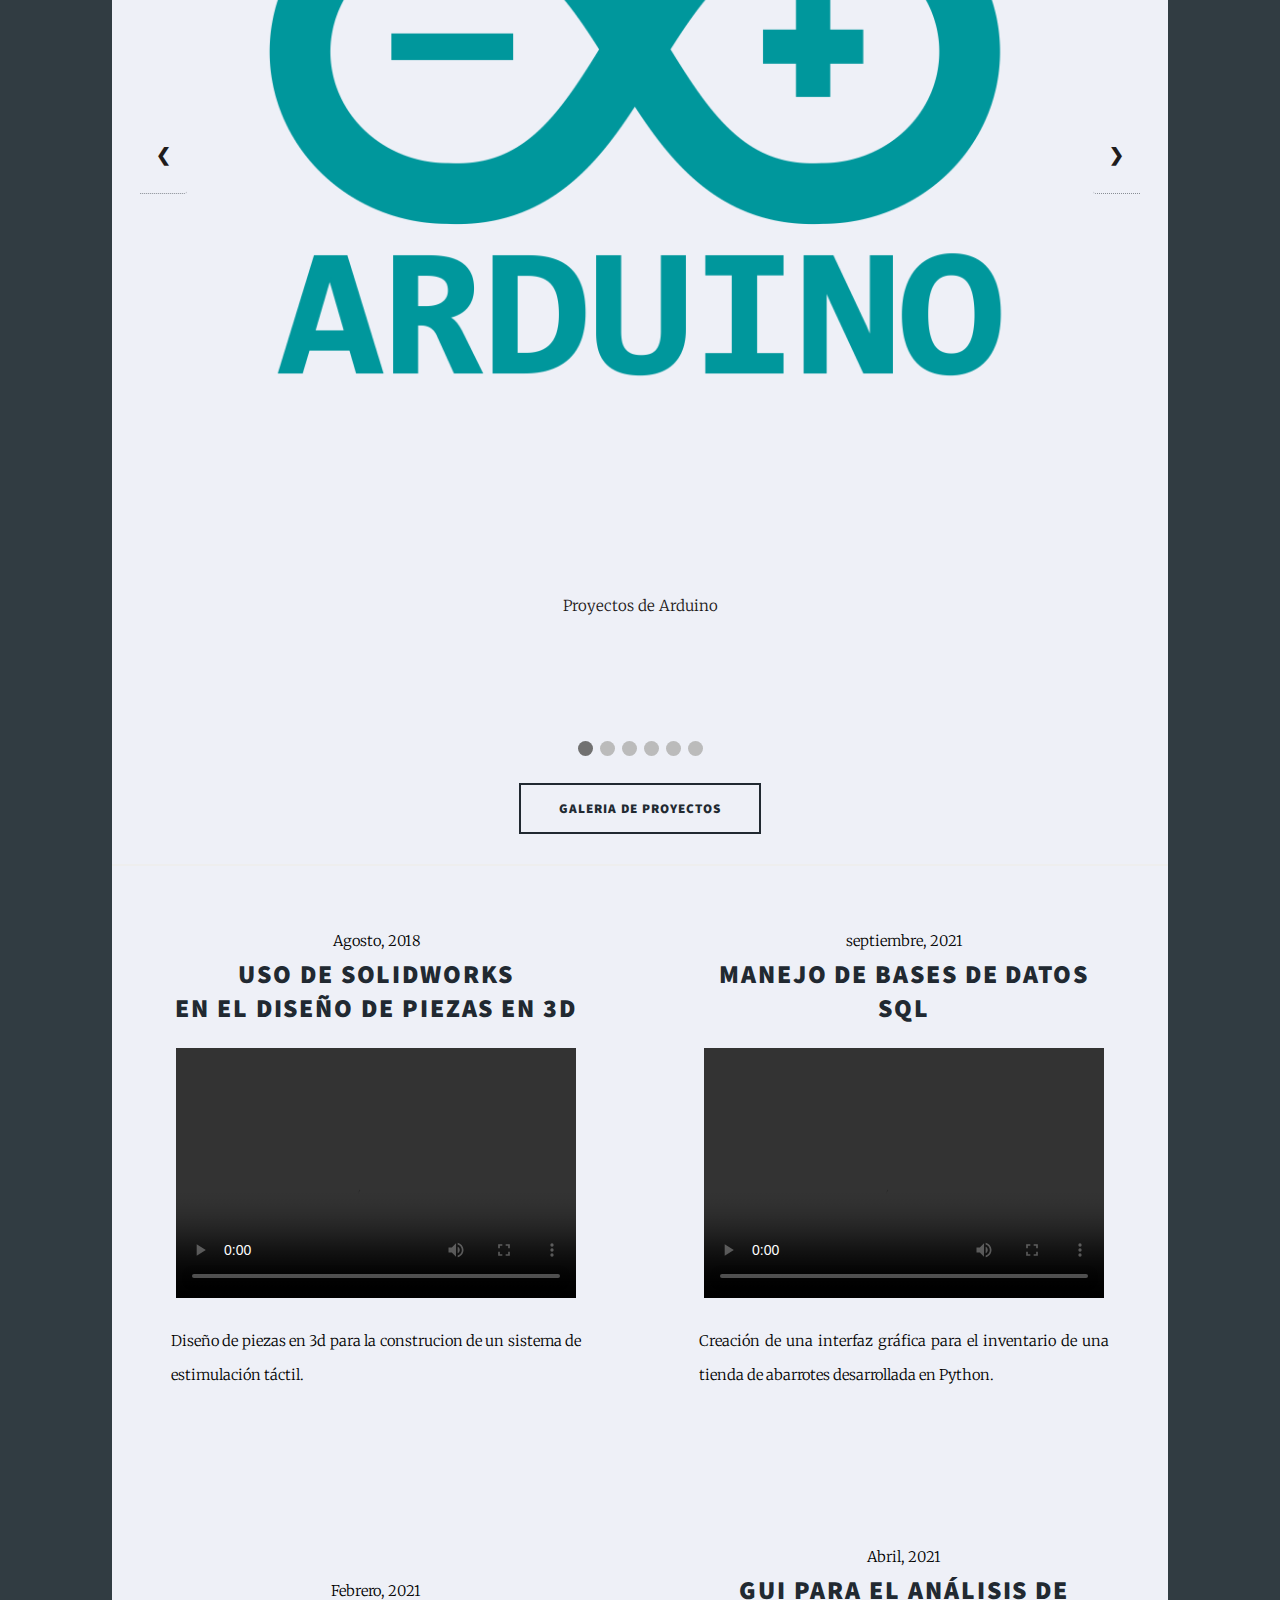
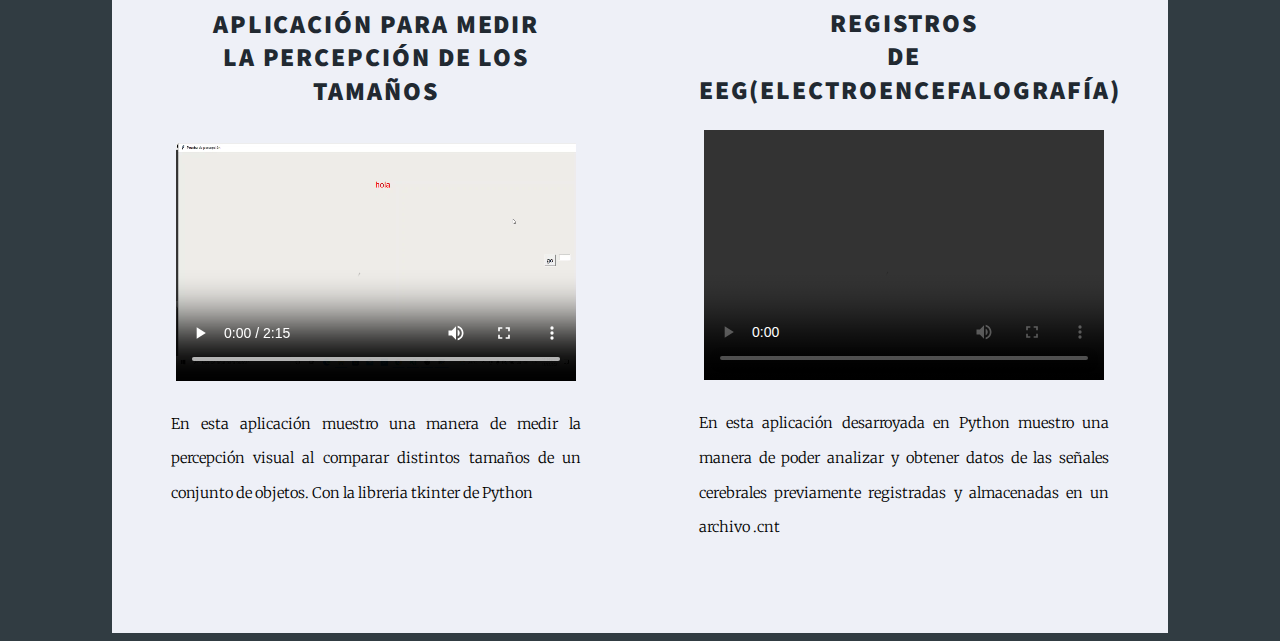
==== commit ec5ca462: "cambio" ====
--- a/index.html
+++ b/index.html
@@ -5,10 +5,11 @@
 		<meta charset="UTF-8">
 		<meta http-equiv="X-UA-Compatible" content="IE=edge">
 		<meta name="viewport" content="width=device-width, initial-scale=1.0">
-		<meta name="description" content="mabilionweb" >
+		<meta name="description" content="pagina pernosal de mabil" >
 		<meta name="keywords" content="mabilionweb" >
 		<link rel="stylesheet" href="https://cdnjs.cloudflare.com/ajax/libs/font-awesome/4.7.0/css/font-awesome.min.css">
 		<link rel="stylesheet" href="assets/css/main2.css" />
+		<meta name="hostname" content="github.com">
 		
 	</head>
 
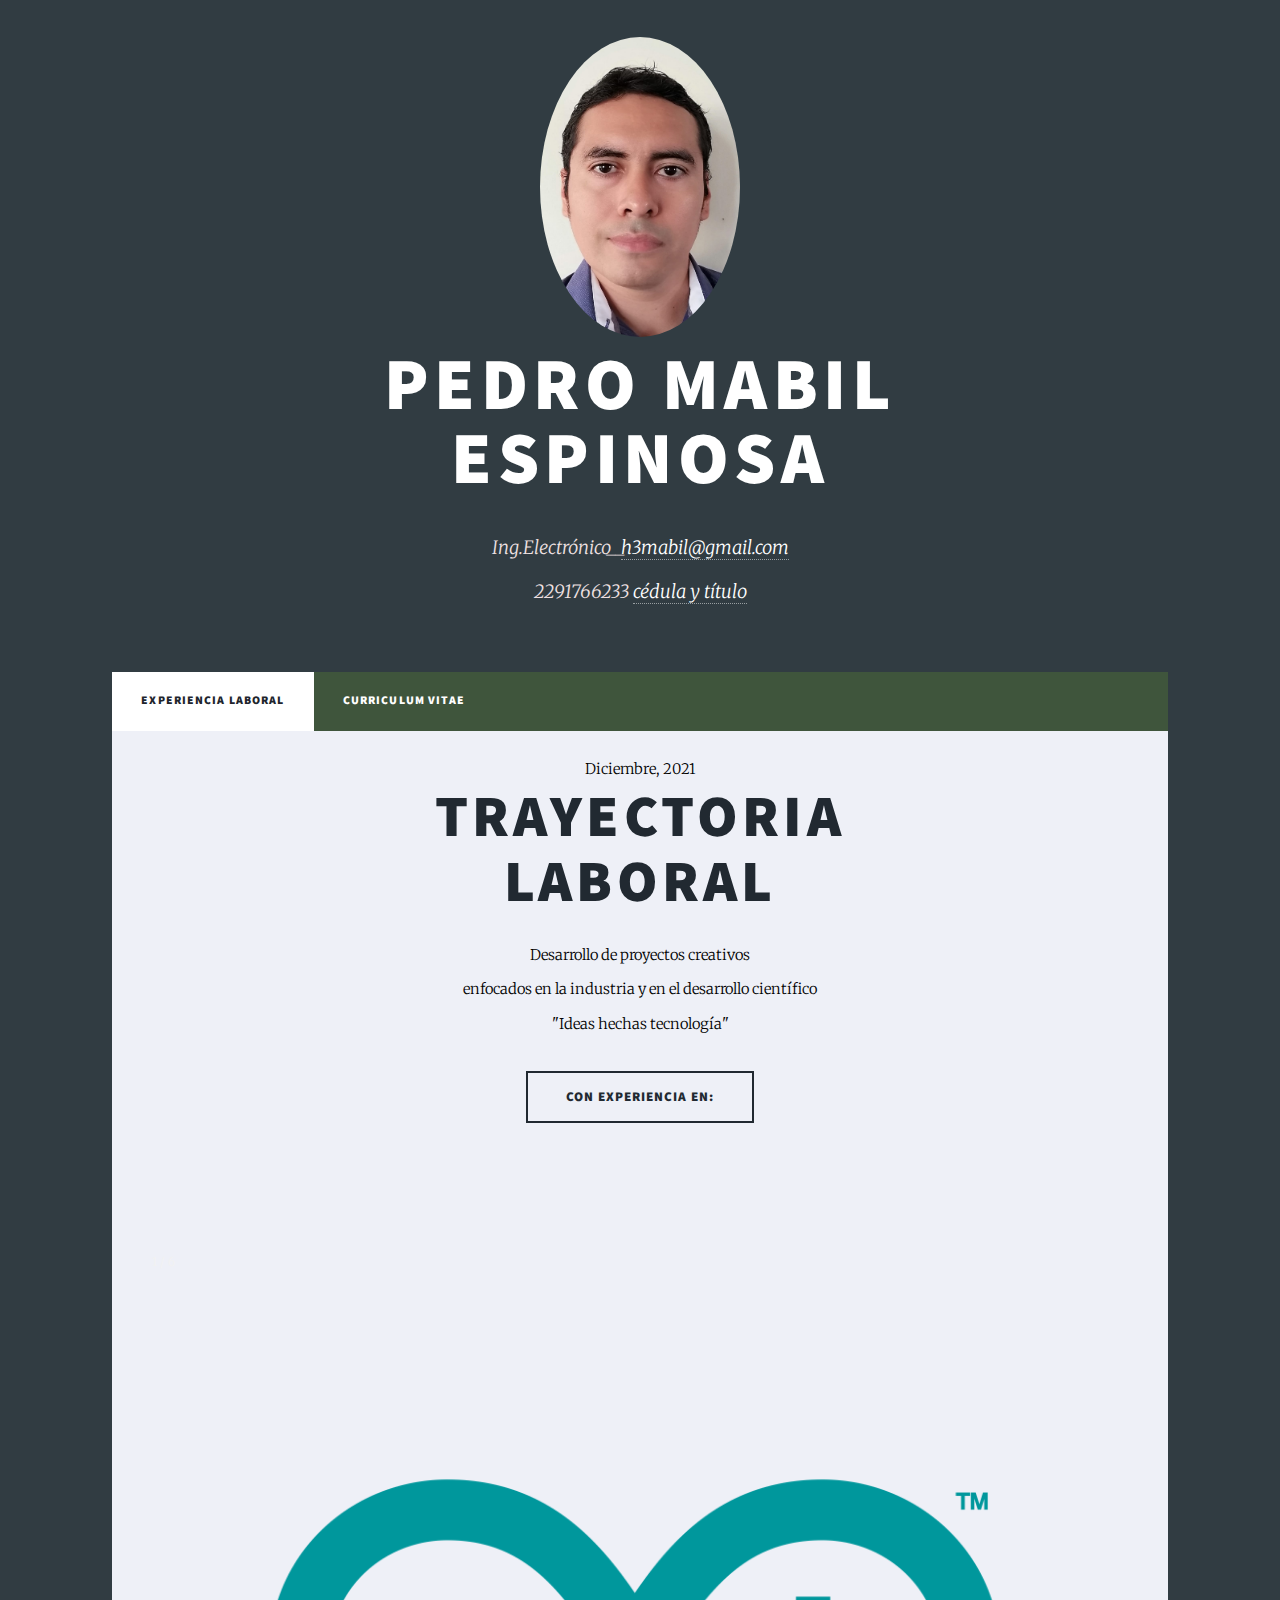
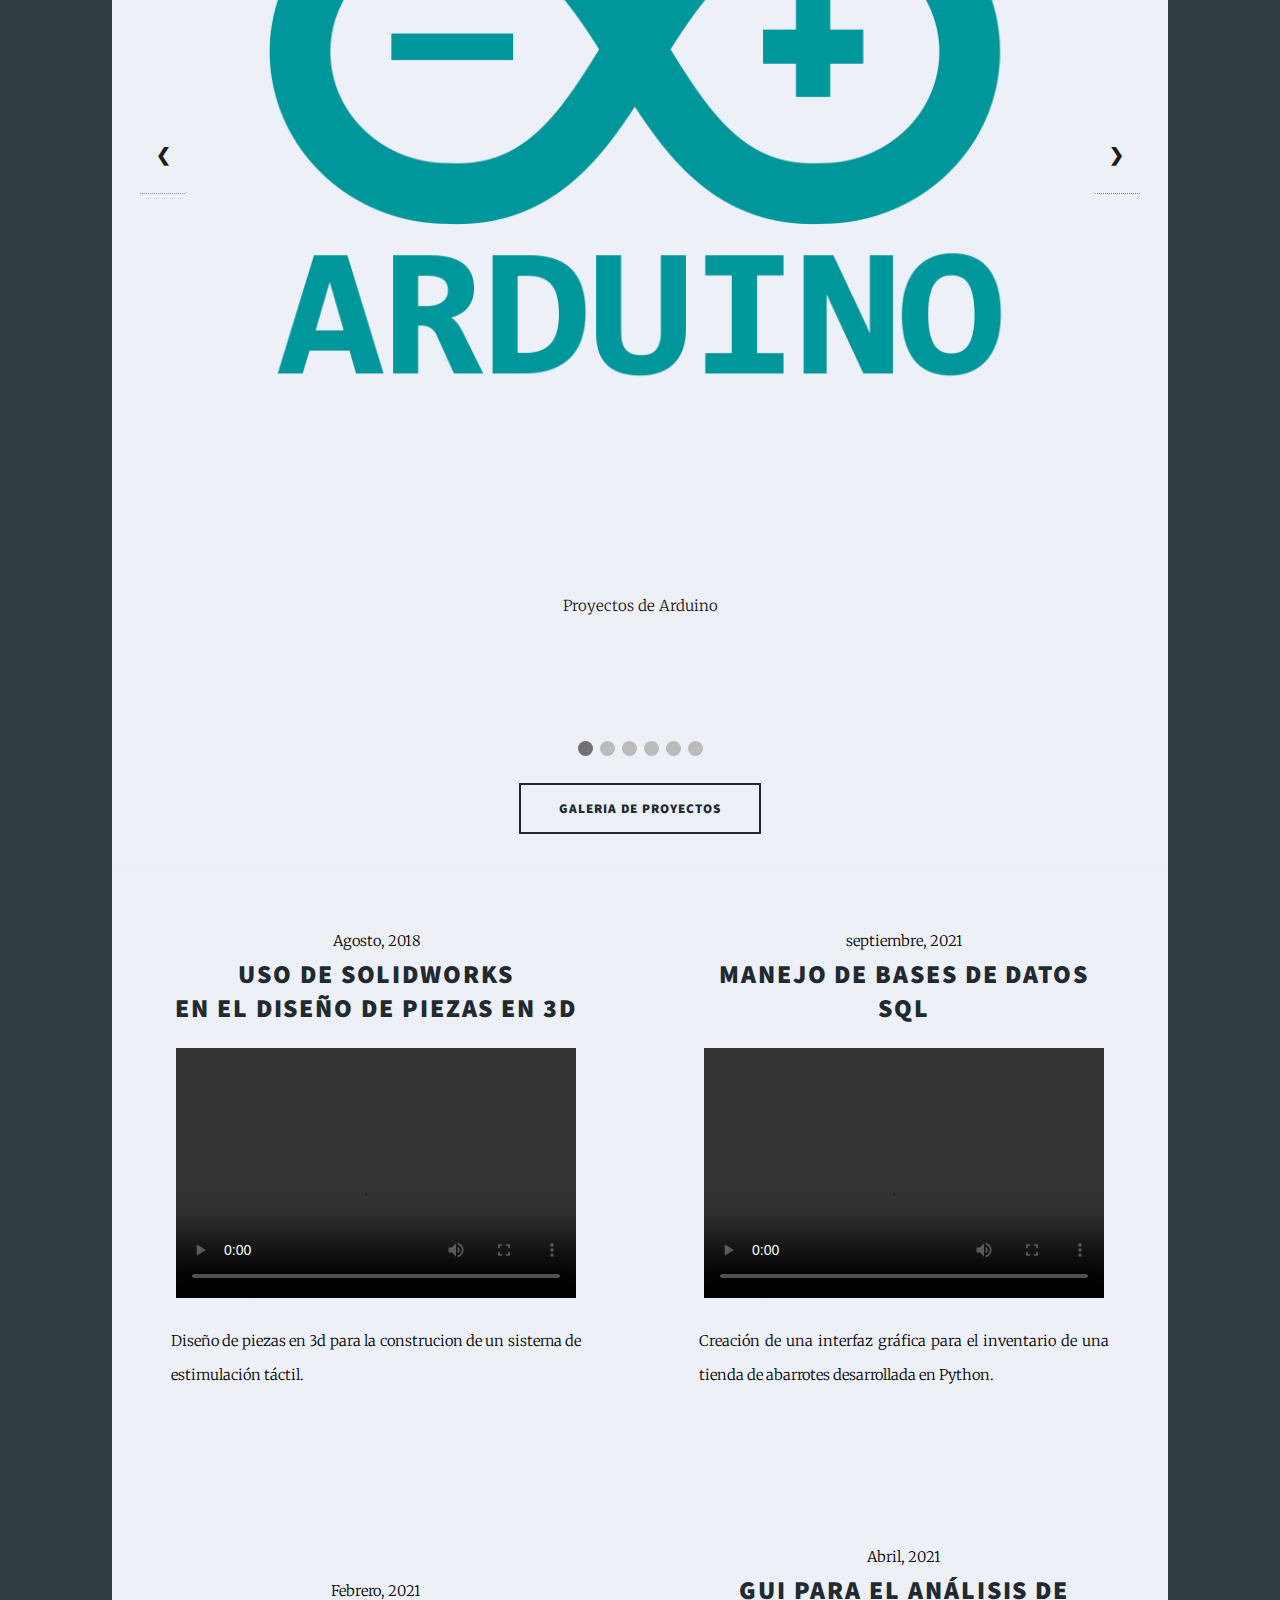
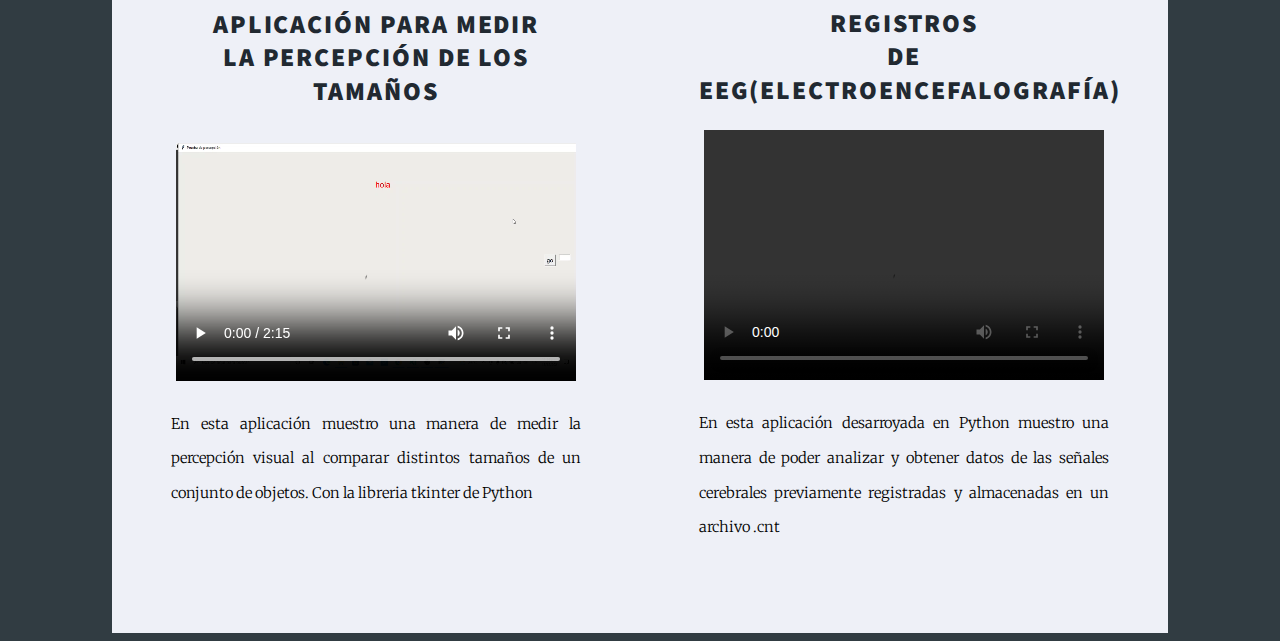
==== commit 8a45c03e: "cambio" ====
--- a/index.html
+++ b/index.html
@@ -5,11 +5,11 @@
 		<meta charset="UTF-8">
 		<meta http-equiv="X-UA-Compatible" content="IE=edge">
 		<meta name="viewport" content="width=device-width, initial-scale=1.0">
-		<meta name="description" content="pagina pernosal de mabil" >
+		<meta name="description" content="pagina personal de mabil" >
 		<meta name="keywords" content="mabilionweb" >
 		<link rel="stylesheet" href="https://cdnjs.cloudflare.com/ajax/libs/font-awesome/4.7.0/css/font-awesome.min.css">
 		<link rel="stylesheet" href="assets/css/main2.css" />
-		<meta name="hostname" content="github.com">
+		<!--<meta name="hostname" content="github.com">-->
 		
 	</head>
 
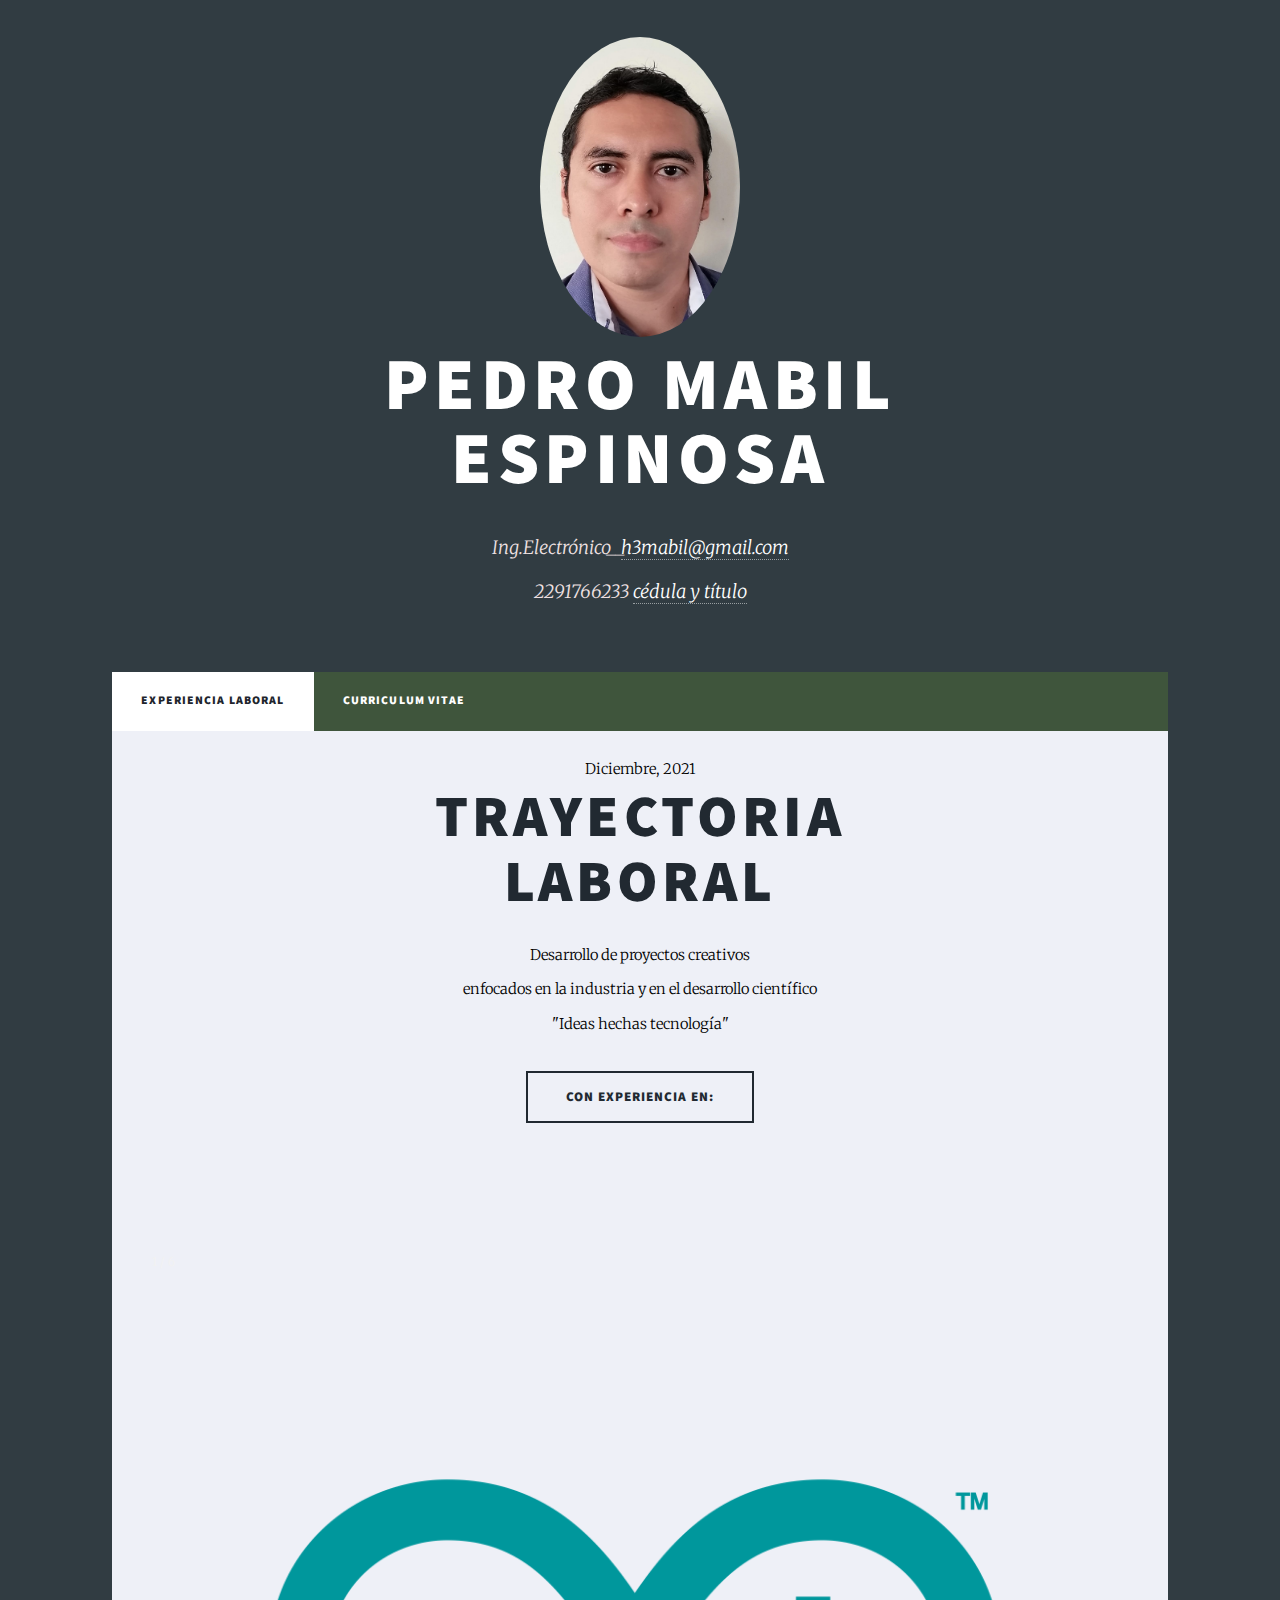
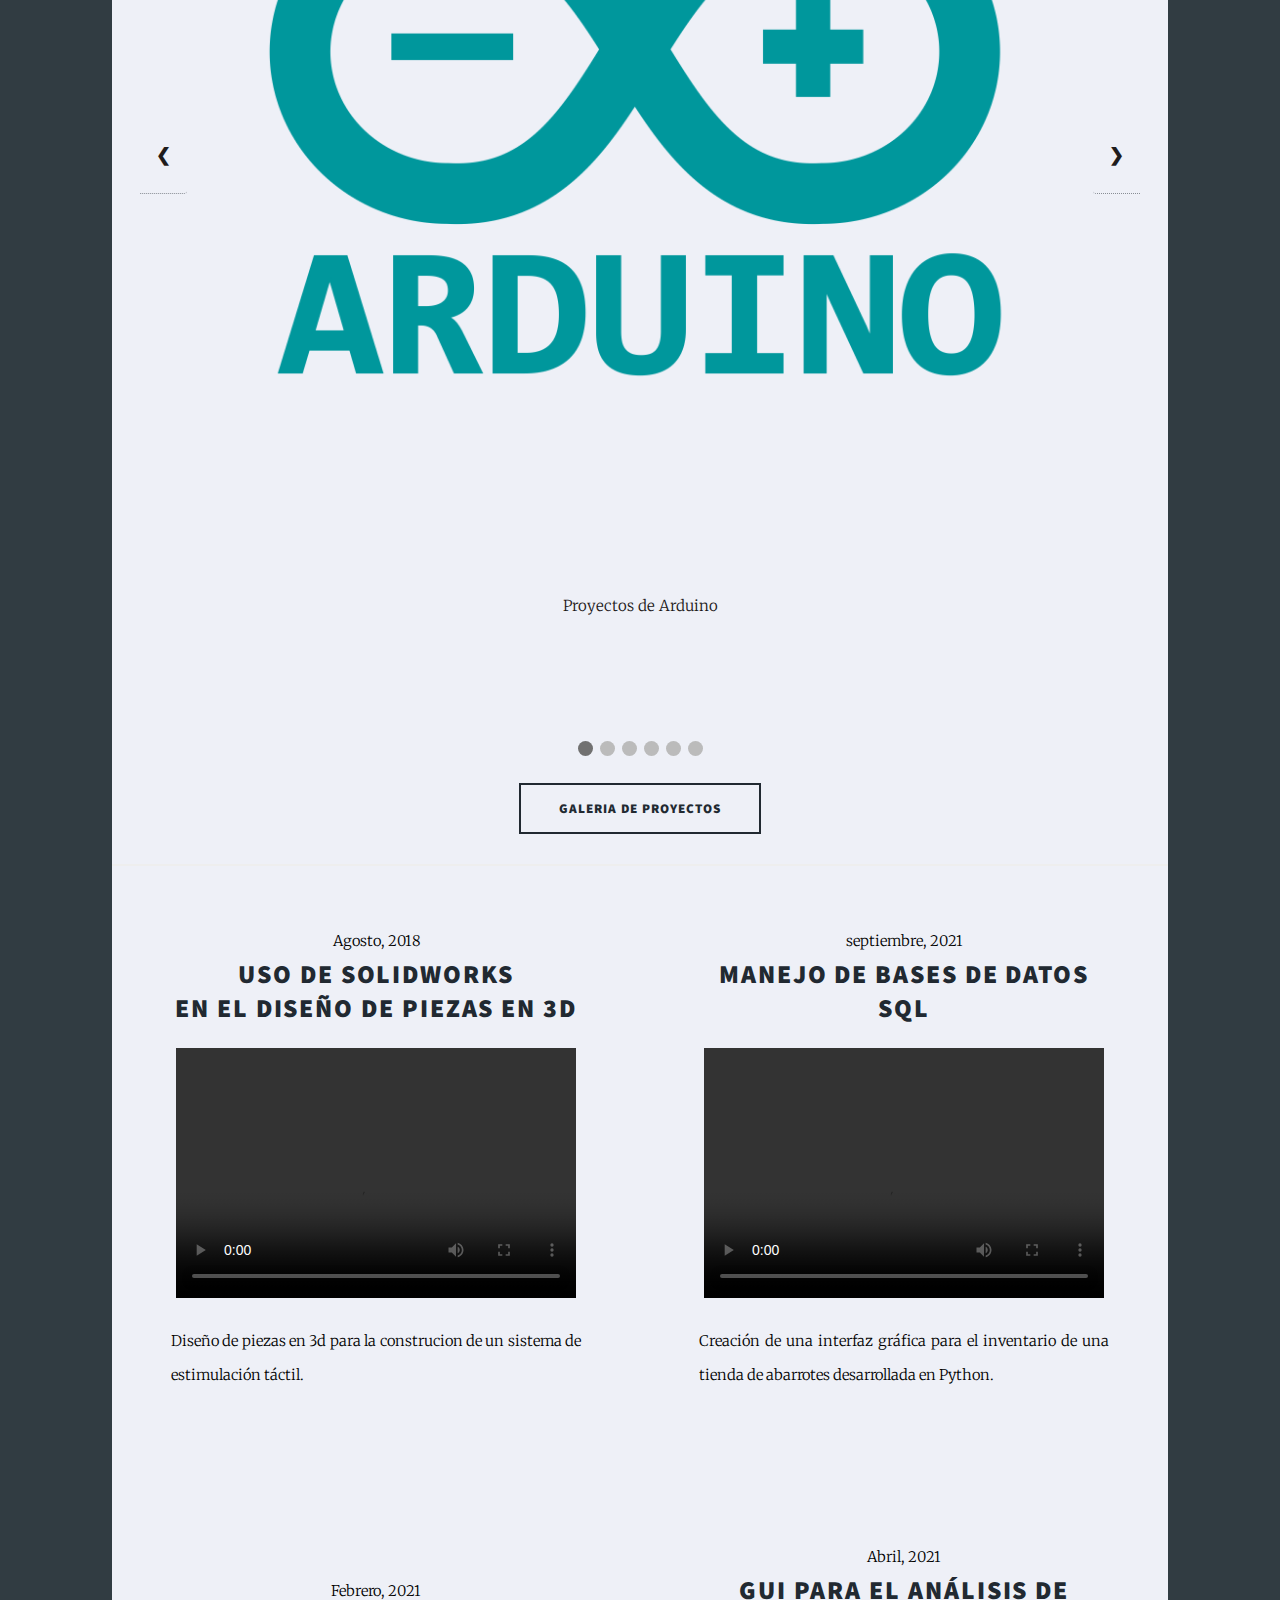
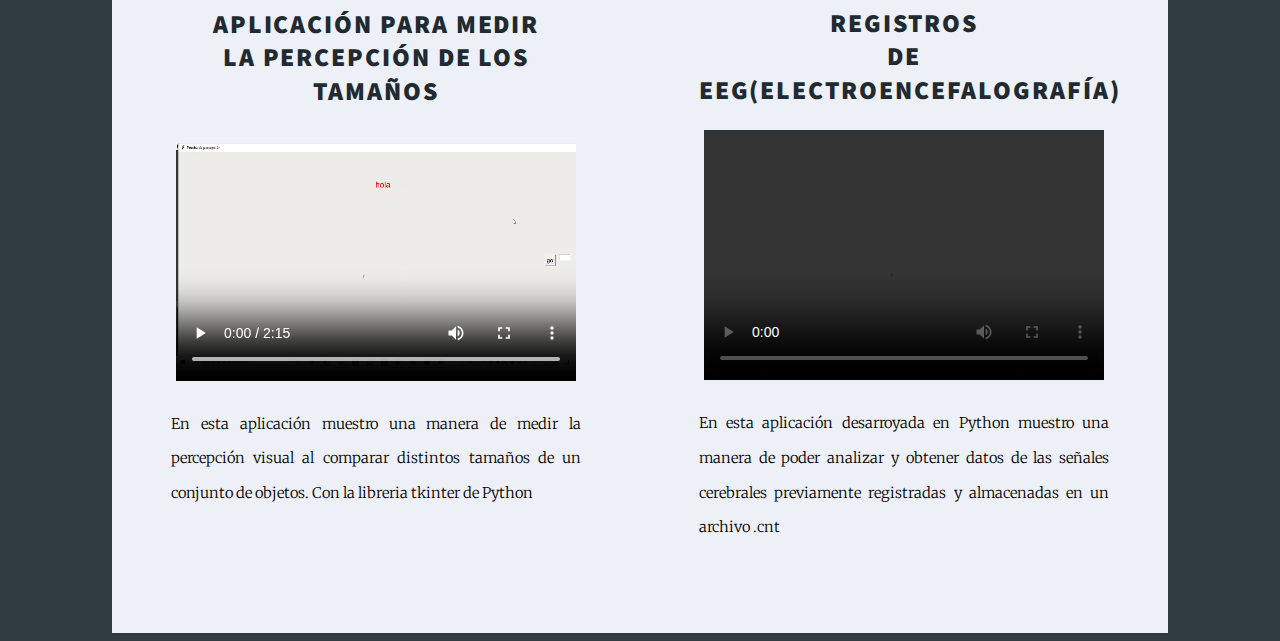
==== commit 23bb5e3a: "cambio" ====
--- a/index.html
+++ b/index.html
@@ -9,7 +9,7 @@
 		<meta name="keywords" content="mabilionweb" >
 		<link rel="stylesheet" href="https://cdnjs.cloudflare.com/ajax/libs/font-awesome/4.7.0/css/font-awesome.min.css">
 		<link rel="stylesheet" href="assets/css/main2.css" />
-		<!--<meta name="hostname" content="github.com">-->
+		<meta name="hostname" content="github.com">
 		
 	</head>
 
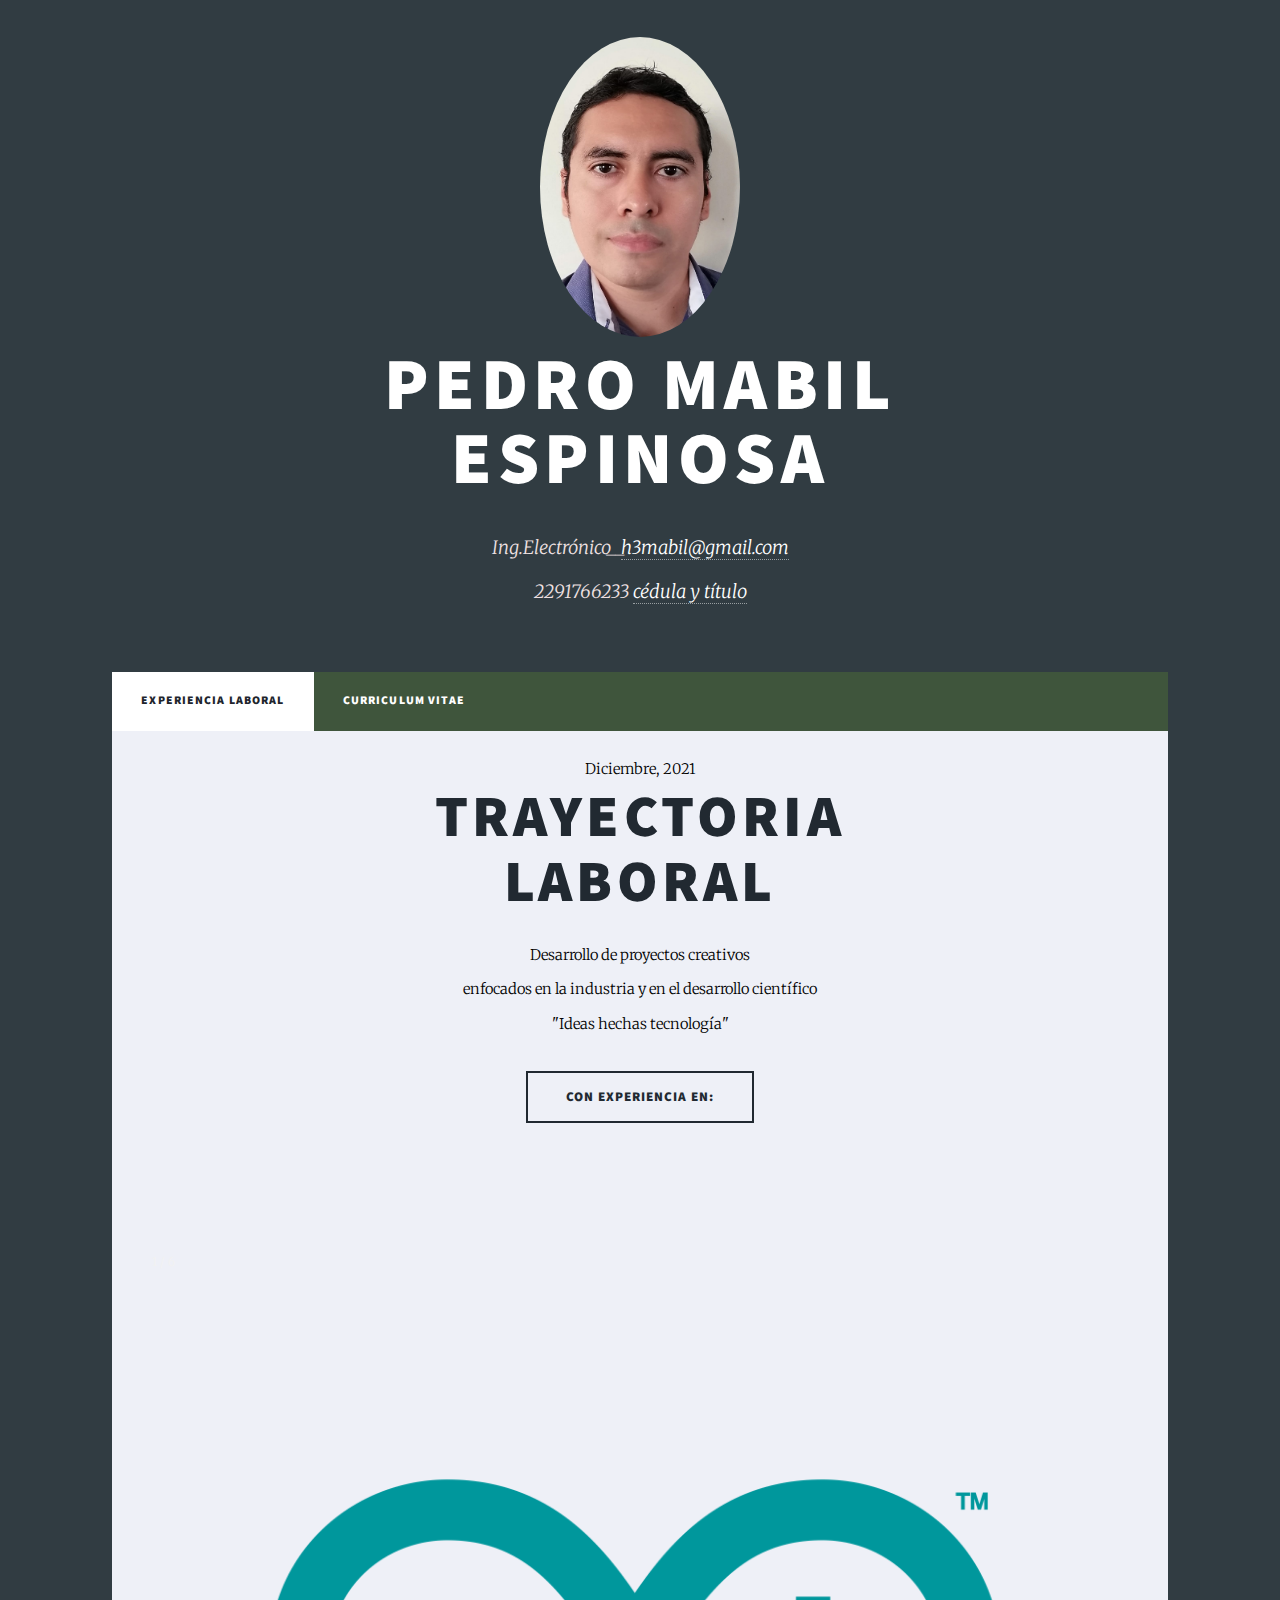
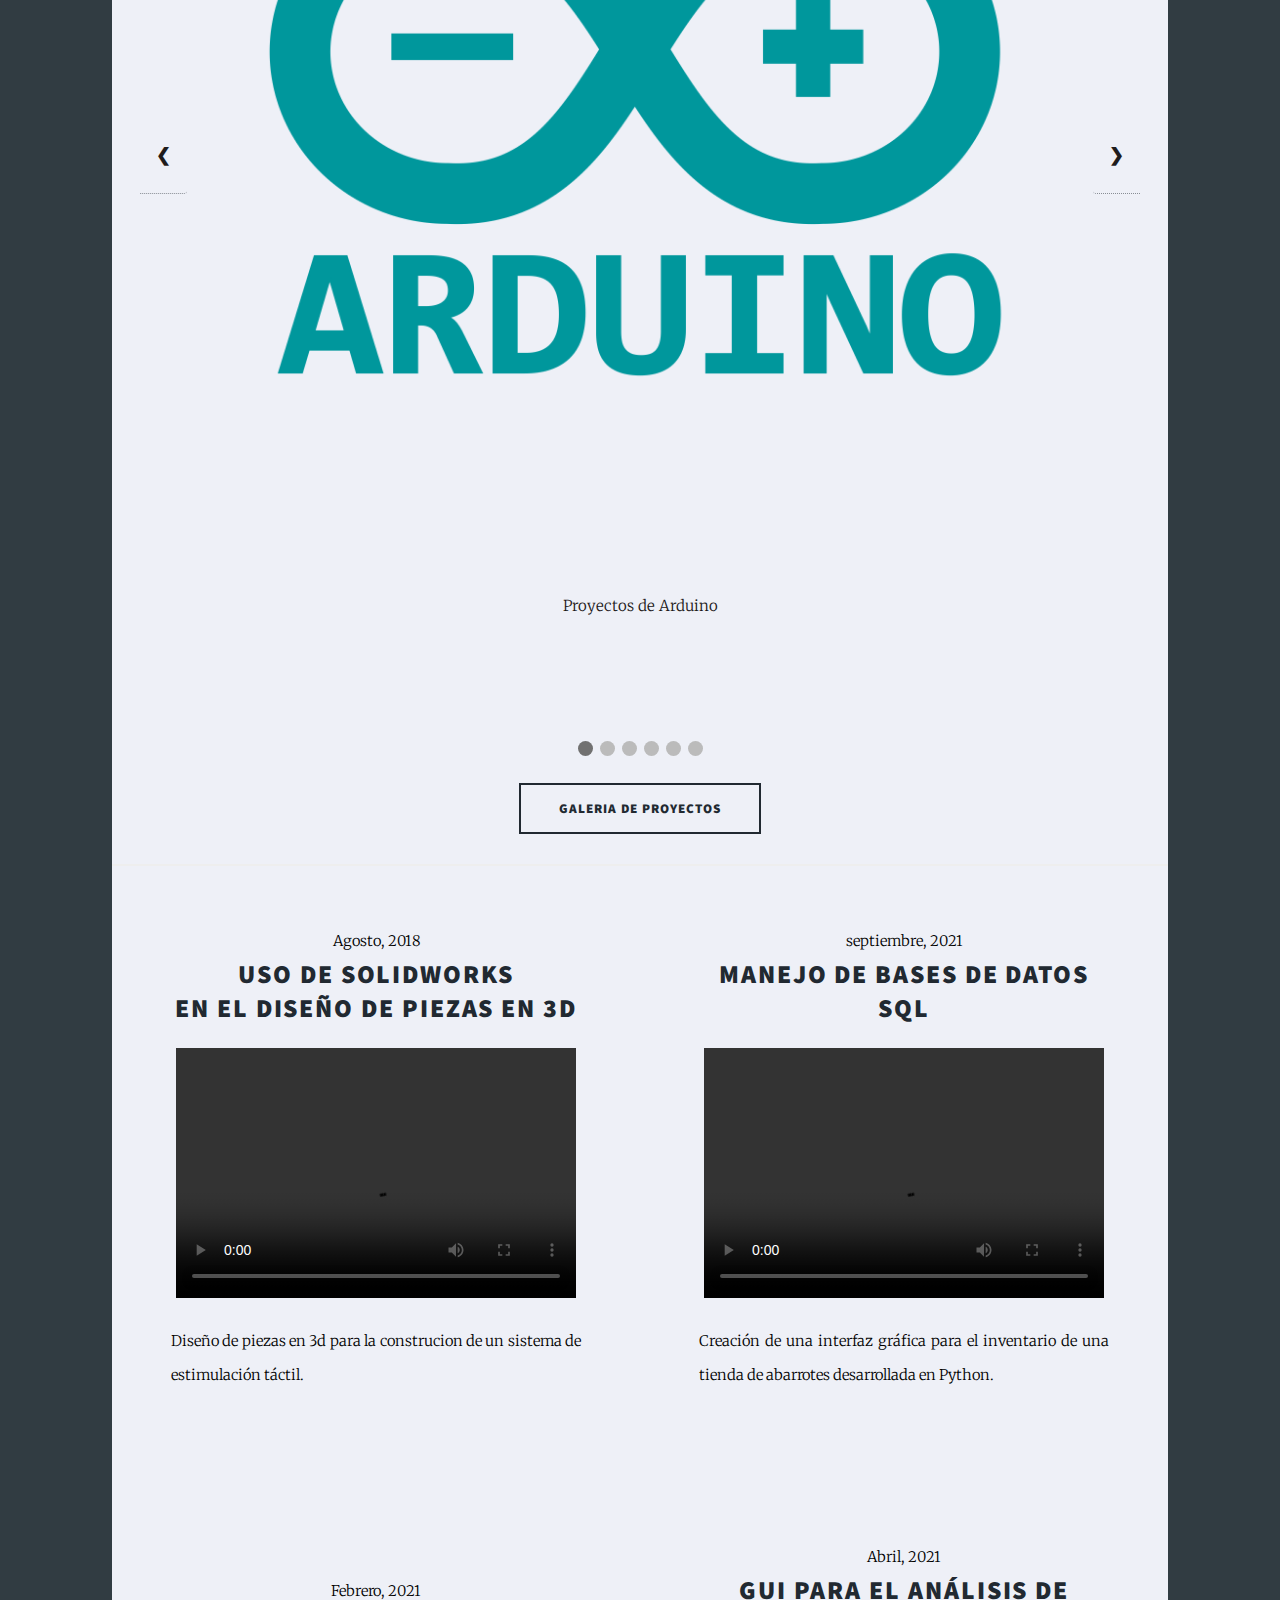
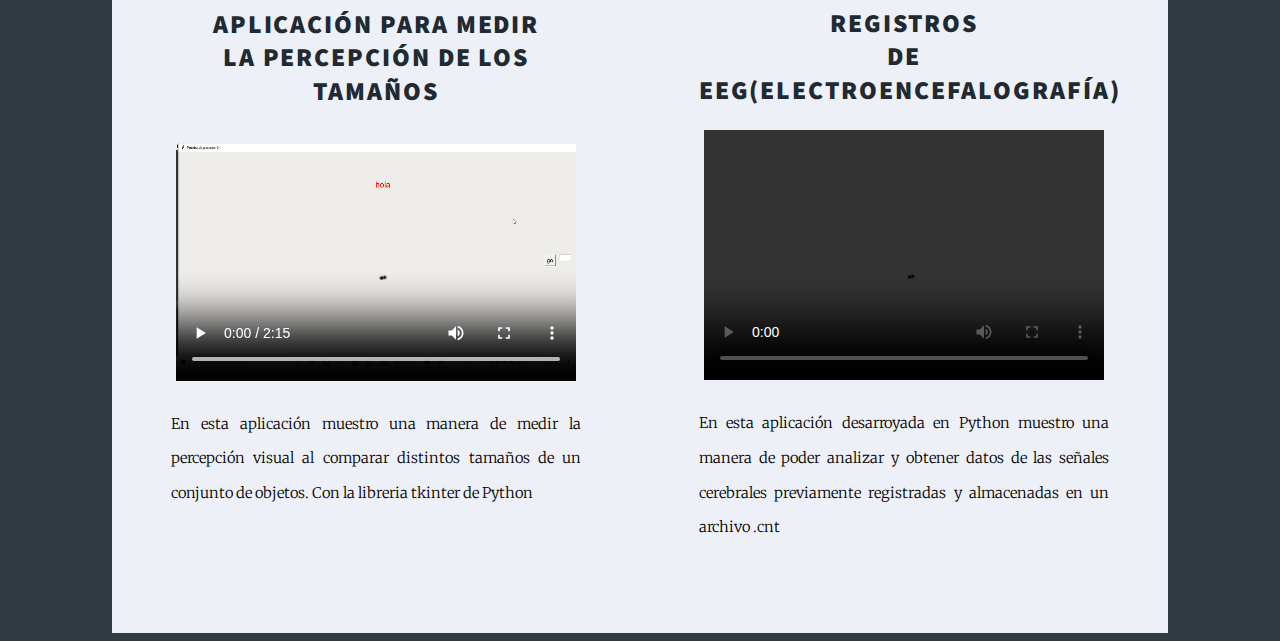
==== commit e4f9abc9: "gatao" ====
--- a/index.html
+++ b/index.html
@@ -12,9 +12,6 @@
 		<meta name="hostname" content="github.com">
 		
 	</head>
-
-	
-
 	<body class="is-preload">
 
 		<!-- Wrapper -->
